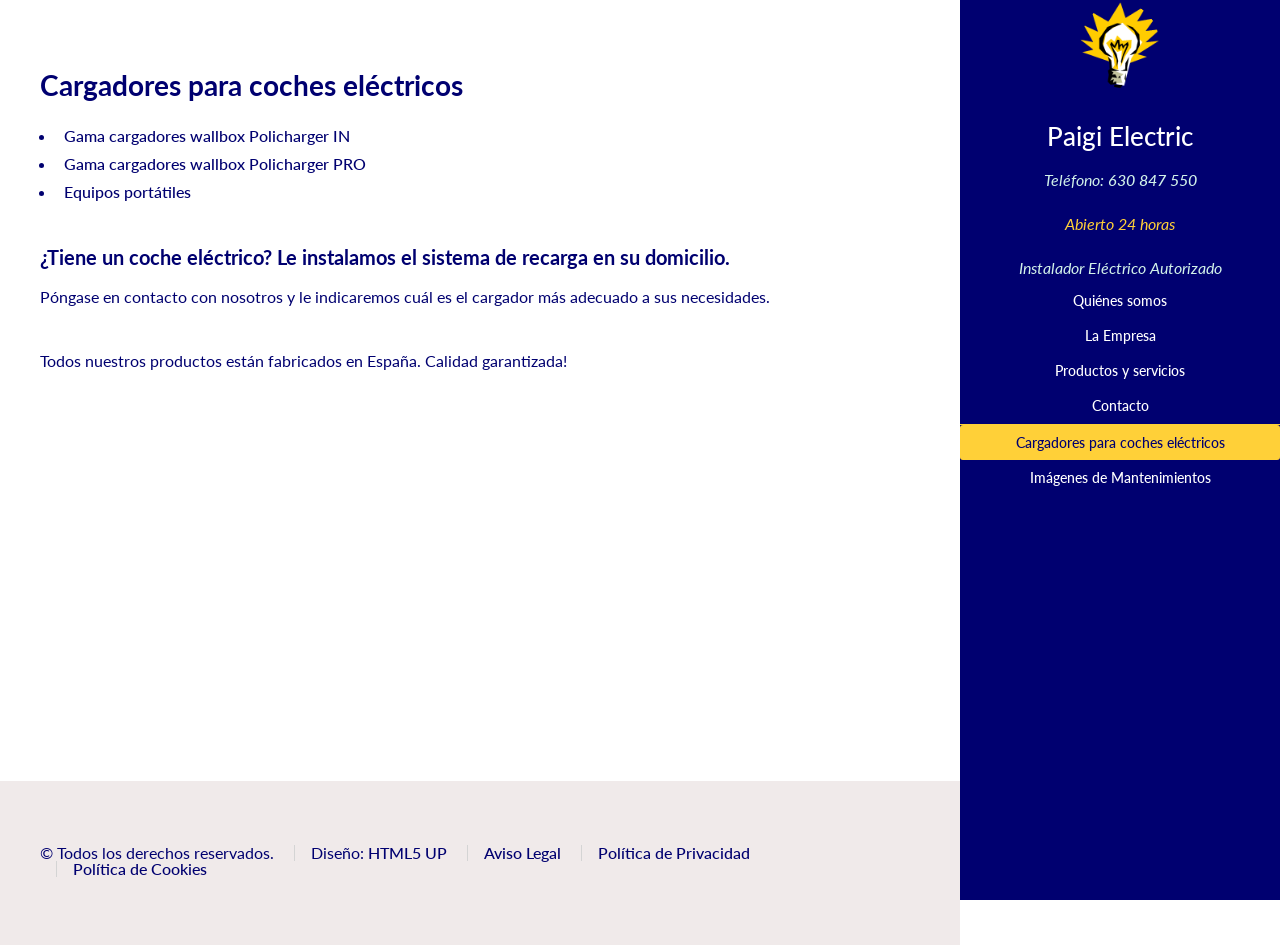
==== cargadores.html @ 586c4a23 "Corrección estilos menú Corrección estilos menú" ====
<!DOCTYPE HTML>
<!--	Read Only by HTML5 UP	html5up.net | @n33co	Free for personal and commercial use under the CCA 3.0 license (html5up.net/license)-->
<html>	
<head>
	<!-- Google tag (gtag.js) -->
	<script async src="https://www.googletagmanager.com/gtag/js?id=G-XSMY69BLLJ"></script>
	<script>
	  window.dataLayer = window.dataLayer || [];
	  function gtag(){dataLayer.push(arguments);}
	  gtag('js', new Date());

	  gtag('config', 'G-XSMY69BLLJ');
	</script>
	
	<title>Paigi Electric - Cargadores para coches eléctricos</title>
	<link rel="apple-touch-icon" sizes="57x57" href="images/icons/apple-icon-57x57.png">
	<link rel="apple-touch-icon" sizes="60x60" href="images/icons/apple-icon-60x60.png">
	<link rel="apple-touch-icon" sizes="72x72" href="images/icons/apple-icon-72x72.png">
	<link rel="apple-touch-icon" sizes="76x76" href="images/icons/apple-icon-76x76.png">
	<link rel="apple-touch-icon" sizes="114x114" href="images/icons/apple-icon-114x114.png">
	<link rel="apple-touch-icon" sizes="120x120" href="images/icons/apple-icon-120x120.png">
	<link rel="apple-touch-icon" sizes="144x144" href="images/icons/apple-icon-144x144.png">
	<link rel="apple-touch-icon" sizes="152x152" href="images/icons/apple-icon-152x152.png">
	<link rel="apple-touch-icon" sizes="180x180" href="images/icons/apple-icon-180x180.png">
	<link rel="icon" type="image/png" sizes="192x192" href="images/icons/android-icon-192x192.png">
	<link rel="icon" type="image/png" sizes="32x32" href="images/icons/favicon-32x32.png">
	<link rel="icon" type="image/png" sizes="96x96" href="images/icons/favicon-96x96.png">
	<link rel="icon" type="image/png" sizes="16x16" href="images/icons/favicon-16x16.png">
	<link rel="manifest" href="images/icons/manifest.json">
	<meta name="msapplication-TileColor" content="#ffffff">
	<meta name="msapplication-TileImage" content="images/icons/ms-icon-144x144.png">
	<meta name="theme-color" content="#ffffff">

	<meta charset="utf-8" />		
	<meta name="viewport" content="width=device-width, initial-scale=1" />		
	<html itemscope itemtype=http://schema.org/LocalBusiness>
	<meta itemprop=name content="Paigi Electric - Electricistas en Denia">
	<meta itemprop=description content="Somos una empresa de Instalaciones Eléctricas (Dénia/Jávea) y nos ocupamos de todo lo referente a la electricidad, incluida la realización de boletines (esquemas, planos, memorias, etc).">
	<meta name="keywords" content="cargadores para coches eléctricos, electricistas alicante, electricidad alicante, electricistas, electricidad, Instalaciones Eléctricas, electricistas denia, electricidad denia, Instalaciones Eléctricas denia, reformas eléctricas, iluminación de jardines, alumbrado público, mantenimento de comunidades">
	
	<!--[if lte IE 8]><script src="assets/js/ie/html5shiv.js"></script><![endif]-->		
	<link rel="stylesheet" href="assets/css/main.css" />		
	<!--[if lte IE 8]><link rel="stylesheet" href="assets/css/ie8.css" /><![endif]-->
	</head>	
	<body>
	
	<!-- Header -->			
	<section id="header">				
		<header>
			<span class="image avatar">
				<a href="http://paigielectric.es/" title="Paigi Electric"><img src="images/logo-paigi.png" alt="Paigi Electric" title="Paigi Electric"/></a>
			</span>
			<h1 id="logo"><a href="http://paigielectric.es/" title="Paigi Electric">Paigi Electric</a></h1>
			<p>Teléfono: <a href="tel:630 847 550">630 847 550</a></p>
			<p><span class="warning">Abierto 24 horas</span></p>
			<p>Instalador Eléctrico Autorizado</p>
		</header>				
		<nav id="nav">					
			<ul>						
				<li><a href="http://paigielectric.es/#quienessomos" title="Quiénes somos">Quiénes somos</a></li>
				<li><a href="http://paigielectric.es/#laempresa" title="La Empresa">La Empresa</a></li>
				<li><a href="http://paigielectric.es/#productos" title="Productos y servicios">Productos y servicios</a></li>
				<li><a href="http://paigielectric.es/#contacto" title="Contacto">Contacto</a></li>
				<li class="border-top"><a href="http://paigielectric.es/cargadores.html" class="active" title="Cargadores para coches eléctricos">Cargadores para coches eléctricos</a></li>
				<li><a href="http://paigielectric.es/imagenes.html" title="Imágenes Mantenimientos">Imágenes de Mantenimientos</a></li>
			</ul>				
		</nav>			
	</section>		
	<!-- Wrapper -->			
	<div id="wrapper">				
		<!-- Main -->					
		<div id="main">						
			<!-- cargadores -->
			<section id="cargadores">								
				<div class="container">									
					<h3>Cargadores para coches eléctricos</h3>
					<nav id="nav">					
						<ul>						
							<li><a href="http://paigielectric.es/cargadores_IN.html" title="Gama cargadores wallbox Policharger IN">Gama cargadores wallbox Policharger IN</a></li>
							<li><a href="http://paigielectric.es/cargadores_PRO.html" title="Gama cargadores wallbox Policharger PRO">Gama cargadores wallbox Policharger PRO</a></li>
							<li><a href="http://paigielectric.es/cargadores_portatiles.html" title="Equipos portátiles">Equipos portátiles</a></li>
						</ul>				
					</nav>
					<p>
						<h4><strong>¿Tiene un coche eléctrico?</strong> Le instalamos el sistema de recarga en su domicilio.</h4>
						Póngase en contacto con nosotros y le indicaremos cuál es el cargador más adecuado a sus necesidades.
					</p>
					<p>
						Todos nuestros productos están fabricados en España. Calidad garantizada!
					</p>
					<!--
					<div class="features">
						<article>
							<div class="box alt">
								<div class="row 50% uniform">

									<div class="12u box">

										<h5><a href="cargadores_IN.html" title="Gama cargadores wallbox Policharger IN" alt="Gama cargadores wallbox Policharger IN">Gama cargadores wallbox Policharger IN</a></h5>
										<p>La gama wallbox Policharger IN ha sido diseñada para adaptarse a las necesidades de carga de cualquier vehículo aprovechando al máximo la potencia disponible en la instalación. Diseñados y testados para una máxima durabilidad, los equipos Policharger permiten un óptimo funcionamiento tanto en interior como en exteriores.
										</p>
										<p>La gama Policharger IN dispone de todas las versiones de conexión para todos los vehículos eléctricos del mercado. Tipo 1, Tipo 2, socket tipo 2, o doble manguera. Los equipos con doble manguera permiten combinar conectores tipo 1 o tipo 2 y longitudes de cable diferentes.
										</p>

									</div>
									
								</div>

								<div class="row 50% uniform">

									<div class="12u box">
										<h5><a href="cargadores_PRO.html" title="Gama cargadores wallbox Policharger PRO" alt="Gama cargadores wallbox Policharger PRO">Gama cargadores wallbox Policharger PRO</a></h5>
										<p>										
											<p>La nueva gama de wallbox Policharger PRO incorpora todas las funcionalidades de los Policharger IN, como la regulación dinámica de carga, o la posibilidad de temporización. 
											La principal ventaja de los equipos PRO, es la incorporación de las protecciones dentro del propio equipo.
											Policharger PRO incorpora una puerta abisagrada con cierre por llave.
											</p>
											<p>Se incluye un colgador para el cable y un soporte para el conector con todos los wallbox Policharger</p>
											<p>
	Porque cada cliente tiene sus necesidades, puede optar por un equipo con manguera incluida, o por uno con socket,
	para usarlo con distintos vehículos. También disponemos de equipos con salida doble, para la carga de 2 vehículos al
	mismo tiempo.
											</p>
										</p>
									</div>
								</div>

								<div class="row 50% uniform">

									<div class="12u box">
										<p>
											<h5><a href="cargadores_portatiles.html" title="Equipos portátiles" alt="Equipos portátiles">Equipos portátiles</a></h5>
											<p>
	Toda la potencia de un wallbox la podemos disfrutar en un equipo portátil, regulable desde 6A hasta 32A, permitiendo un equipo de gran versatilidad.
	Mediante un adaptador adecuado, Policharger OUT permite la carga en cualquier tipo de enchufe.
											</p>
											<p>Para los puntos de recarga con conector por socket, se hace necesario un cable de carga adecuado. Todos los cables Policharger permiten hasta 32A de carga.			
											</p>

										</p>
									</div>
								</div>
							</div>
						</article>
					</div>
					-->
				</div>
			</section>
		</div>
		<!-- Footer -->
		<section id="footer">
			<div class="container">
				<ul class="copyright">
					<li>&copy; Todos los derechos reservados.</li>
					<li>Dise&ntilde;o: <a href="http://html5up.net" target="_blank">HTML5 UP</a></li>
					<li><a href="http://paigielectric.es/assets/docs/20200320_CLU11_AVISO_LEGAL.pdf" target="_blank" title="Aviso Legal">Aviso Legal</a></li>
					<li><a href="http://paigielectric.es/assets/docs/20200320_CLU15_POLITICA_DE_PRIVACIDAD.pdf" target="_blank" title="Pol&iacute;tica de Privacidad">Pol&iacute;tica de Privacidad</a></li>
					<li><a href="http://paigielectric.es/assets/docs/20200320_POLÍTICA_DE_COOKIES.pdf" target="_blank" title="Pol&iacute;tica de Cookies">Pol&iacute;tica de Cookies</a></li>
				</ul>
			</div>
		</section>
	</div>
	<!-- Scripts -->
	<script src="assets/js/jquery.min.js"></script>
	<script src="assets/js/jquery.scrollzer.min.js"></script>
	<script src="assets/js/jquery.scrolly.min.js"></script>
	<script src="assets/js/skel.min.js"></script>
	<script src="assets/js/util.js"></script>
	<!--[if lte IE 8]><script src="assets/js/ie/respond.min.js"></script><![endif]-->
	<script src="assets/js/main.js"></script>

<script>
  (function(i,s,o,g,r,a,m){i['GoogleAnalyticsObject']=r;i[r]=i[r]||function(){
  (i[r].q=i[r].q||[]).push(arguments)},i[r].l=1*new Date();a=s.createElement(o),
  m=s.getElementsByTagName(o)[0];a.async=1;a.src=g;m.parentNode.insertBefore(a,m)
  })(window,document,'script','https://www.google-analytics.com/analytics.js','ga');

  ga('create', 'UA-88765325-1', 'auto');
  ga('send', 'pageview');

</script>	
	
	</body>
</html>
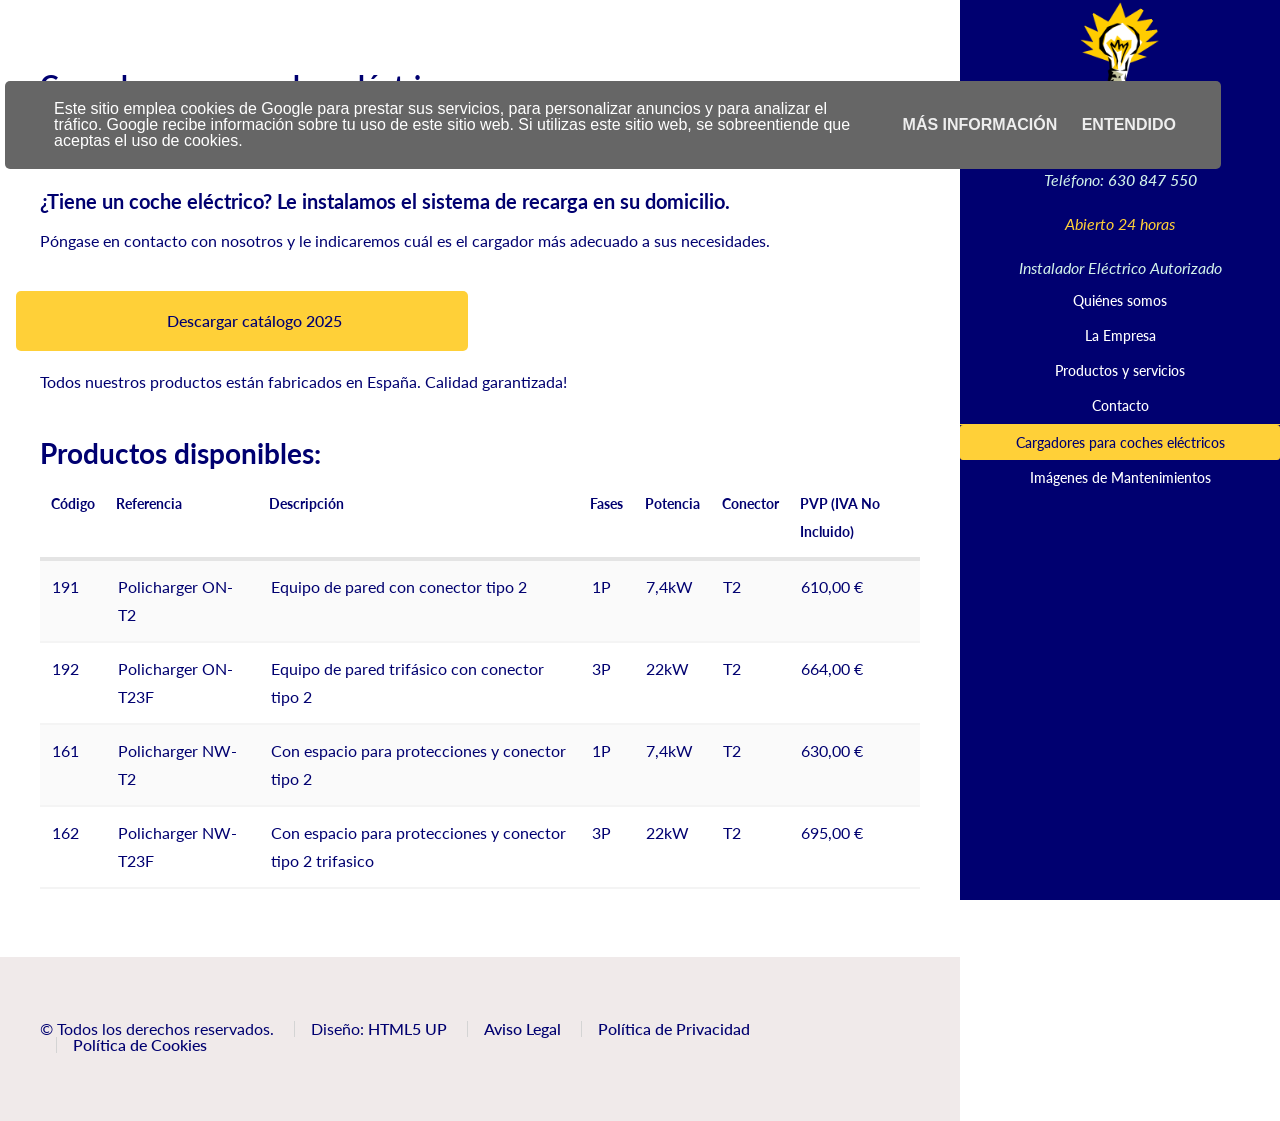
==== commit 32e55962: "tabla de cargadores se eliminan los enlaces a las páginas de cargadores antiguos. se incluye nueva t" ====
--- a/cargadores.html
+++ b/cargadores.html
@@ -3,6 +3,7 @@
 <html>	
 <head>
 	<!-- Google tag (gtag.js) -->
+	 <!--
 	<script async src="https://www.googletagmanager.com/gtag/js?id=G-XSMY69BLLJ"></script>
 	<script>
 	  window.dataLayer = window.dataLayer || [];
@@ -11,8 +12,18 @@
 
 	  gtag('config', 'G-XSMY69BLLJ');
 	</script>
-	
-	<title>Paigi Electric - Cargadores para coches eléctricos</title>
+	-->
+
+<!-- Google Tag Manager -->
+<script>(function(w,d,s,l,i){w[l]=w[l]||[];w[l].push({'gtm.start':
+	new Date().getTime(),event:'gtm.js'});var f=d.getElementsByTagName(s)[0],
+	j=d.createElement(s),dl=l!='dataLayer'?'&l='+l:'';j.async=true;j.src=
+	'https://www.googletagmanager.com/gtm.js?id='+i+dl;f.parentNode.insertBefore(j,f);
+	})(window,document,'script','dataLayer','GTM-WM8959N');</script>
+	<!-- End Google Tag Manager -->
+
+	<title>Paigi Electric - Electricista en Dénia y Jávea | Instalaciones y Boletines</title>
+
 	<link rel="apple-touch-icon" sizes="57x57" href="images/icons/apple-icon-57x57.png">
 	<link rel="apple-touch-icon" sizes="60x60" href="images/icons/apple-icon-60x60.png">
 	<link rel="apple-touch-icon" sizes="72x72" href="images/icons/apple-icon-72x72.png">
@@ -32,17 +43,93 @@
 	<meta name="theme-color" content="#ffffff">
 
 	<meta charset="utf-8" />		
-	<meta name="viewport" content="width=device-width, initial-scale=1" />		
-	<html itemscope itemtype=http://schema.org/LocalBusiness>
-	<meta itemprop=name content="Paigi Electric - Electricistas en Denia">
-	<meta itemprop=description content="Somos una empresa de Instalaciones Eléctricas (Dénia/Jávea) y nos ocupamos de todo lo referente a la electricidad, incluida la realización de boletines (esquemas, planos, memorias, etc).">
-	<meta name="keywords" content="cargadores para coches eléctricos, electricistas alicante, electricidad alicante, electricistas, electricidad, Instalaciones Eléctricas, electricistas denia, electricidad denia, Instalaciones Eléctricas denia, reformas eléctricas, iluminación de jardines, alumbrado público, mantenimento de comunidades">
+	<meta name="viewport" content="width=device-width, initial-scale=1" />
+
+	<meta itemprop="name" content="Paigi Electric - Electricistas en Dénia">
+	<meta itemprop="description" content="Instalaciones eléctricas en Dénia, Jávea y Óndara. Electricista autorizado, boletines eléctricos, reformas, cargadores de coche eléctrico, instalaciones eléctricas, iluminación de jardines y más">
+	<meta name="keywords" content="electricista Dénia, boletines eléctricos Dénia, instalación cargadores coche eléctrico Dénia, reformas eléctricas Jávea, mantenimiento comunidades eléctricas Dénia, iluminación de jardines, electricistas Alicante, instalaciones eléctricas Dénia">
+
+	<meta property="og:title" content="Electricista en Dénia, Jávea y alrededores - Paigi Electric" />
+	<meta property="og:description" content="Instalaciones eléctricas, reformas, cargadores para coches eléctricos. Teléfono 630 847 550." />
+	<meta property="og:image" content="https://paigielectric.es/images/logo-paigi.png" />
+	<meta property="og:url" content="https://paigielectric.es/" />
+	<link rel="canonical" href="https://paigielectric.es/" />
+	  
 	
 	<!--[if lte IE 8]><script src="assets/js/ie/html5shiv.js"></script><![endif]-->		
 	<link rel="stylesheet" href="assets/css/main.css" />		
 	<!--[if lte IE 8]><link rel="stylesheet" href="assets/css/ie8.css" /><![endif]-->
+	
+	<script type="text/javascript">		  function inicializar_mapa() {			var mapOptions = {			  center: new google.maps.LatLng(37.774807, -3.795573),			  zoom: 10,			  mapTypeId: google.maps.MapTypeId.ROADMAP			};			var map = new google.maps.Map(document.getElementById("mapa_div"),				mapOptions);		  }		
+	</script>		
+	<style type="text/css">			#mapa_div { height: 100% }		</style>			
+		
+		<script>
+		setTimeout(function() {	
+			var cookieConsent = localStorage.getItem('cookieConsent');
+			if (cookieConsent === 'false' || cookieConsent === null) {
+				showcookieConsent();
+			}
+		}, 100);
+		function showcookieConsent() {
+			var cookieChoiceElement = document.getElementById('cookieChoiceInfo');
+			cookieChoiceElement.style.display = 'block';
+		}
+		function _removeCookieConsent() {
+		  var cookieChoiceElement = document.getElementById('cookieChoiceInfo');
+		  if (cookieChoiceElement != null) {
+			cookieChoiceElement.parentNode.removeChild(cookieChoiceElement);
+		  }
+		  localStorage.setItem('cookieConsent', 'true');
+		}
+		</script>
+	
+	<script type="application/ld+json">
+		{
+			"@context": "https://schema.org",
+			"@type": "LocalBusiness",
+			"name": "Paigi Electric",
+			"image": "http://paigielectric.es/images/logo-paigi.png",
+			"address": {
+			  "@type": "PostalAddress",
+			  "addressLocality": "Dénia",
+			  "addressRegion": "Alicante",
+			  "addressCountry": "ES"
+			  "postalCode": "03700"
+			},
+			"telephone": "+34 630 847 550",
+			"areaServed": ["Dénia", "Jávea", "Ondara"],
+			"url": "http://paigielectric.es",
+			"description": "Electricista autorizado en Dénia, Jávea, Ondara, .... Especialistas en instalaciones, reformas eléctricas y boletines.",
+			"openingHours": "Mo-Su 00:00-23:59",
+			"geo": {
+			  "@type": "GeoCoordinates",
+			  "latitude": 38.8400,
+			  "longitude": 0.1057
+			},
+			"sameAs": [
+			  "https://wa.me/34630847550",
+			  "mailto:paigielectric@gmail.com"
+			]  
+		  }
+		</script>	
 	</head>	
 	<body>
+<!-- Google Tag Manager (noscript) -->
+<noscript><iframe src="https://www.googletagmanager.com/ns.html?id=GTM-WM8959N"
+	height="0" width="0" style="display:none;visibility:hidden"></iframe></noscript>
+	<!-- End Google Tag Manager (noscript) -->
+	
+			<div id="cookieChoiceInfo" class="cookie-choices-info singleton-element">
+				<div class="cookie-choices-inner">
+					<span class="cookie-choices-text">Este sitio emplea cookies de Google para prestar sus servicios, para personalizar anuncios y para analizar el tráfico. 
+					Google recibe información sobre tu uso de este sitio web. Si utilizas este sitio web, se sobreentiende que aceptas el uso de cookies.</span>
+					<span class="cookie-choices-buttons">
+						<a href="https://policies.google.com/technologies/cookies?hl=es" target="_blank" class="cookie-choices-button">Más información</a>
+						<a href="javascript: _removeCookieConsent()" class="cookie-choices-button">Entendido</a>
+					</span>
+				</div>
+			</div>
 	
 	<!-- Header -->			
 	<section id="header">				
@@ -50,18 +137,19 @@
 			<span class="image avatar">
 				<a href="http://paigielectric.es/" title="Paigi Electric"><img src="images/logo-paigi.png" alt="Paigi Electric" title="Paigi Electric"/></a>
 			</span>
-			<h1 id="logo"><a href="http://paigielectric.es/" title="Paigi Electric">Paigi Electric</a></h1>
-			<p>Teléfono: <a href="tel:630 847 550">630 847 550</a></p>
+			<h1 id="logo"><a href="http://paigielectric.es/" class="title" title="Paigi Electric">Paigi Electric</a></h1>
+			<p>Teléfono: <a href="tel:630847550" title="Contacta por Teléfono con Paigi Electric">630 847 550</a></p>
 			<p><span class="warning">Abierto 24 horas</span></p>
+			<span class="icon solid fa-plug"></span>
 			<p>Instalador Eléctrico Autorizado</p>
-		</header>				
+		</header>			
 		<nav id="nav">					
 			<ul>						
 				<li><a href="http://paigielectric.es/#quienessomos" title="Quiénes somos">Quiénes somos</a></li>
 				<li><a href="http://paigielectric.es/#laempresa" title="La Empresa">La Empresa</a></li>
 				<li><a href="http://paigielectric.es/#productos" title="Productos y servicios">Productos y servicios</a></li>
 				<li><a href="http://paigielectric.es/#contacto" title="Contacto">Contacto</a></li>
-				<li class="border-top"><a href="http://paigielectric.es/cargadores.html" class="active" title="Cargadores para coches eléctricos">Cargadores para coches eléctricos</a></li>
+				<li class="border-top"><a href="#cargadores" class="active" title="Cargadores para coches eléctricos">Cargadores para coches eléctricos</a></li>
 				<li><a href="http://paigielectric.es/imagenes.html" title="Imágenes Mantenimientos">Imágenes de Mantenimientos</a></li>
 			</ul>				
 		</nav>			
@@ -74,76 +162,79 @@
 			<section id="cargadores">								
 				<div class="container">									
 					<h3>Cargadores para coches eléctricos</h3>
-					<nav id="nav">					
-						<ul>						
-							<li><a href="http://paigielectric.es/cargadores_IN.html" title="Gama cargadores wallbox Policharger IN">Gama cargadores wallbox Policharger IN</a></li>
-							<li><a href="http://paigielectric.es/cargadores_PRO.html" title="Gama cargadores wallbox Policharger PRO">Gama cargadores wallbox Policharger PRO</a></li>
-							<li><a href="http://paigielectric.es/cargadores_portatiles.html" title="Equipos portátiles">Equipos portátiles</a></li>
-						</ul>				
-					</nav>
+					<p>
+						Estación de recarga para coches eléctricos
+					</p>
+
 					<p>
 						<h4><strong>¿Tiene un coche eléctrico?</strong> Le instalamos el sistema de recarga en su domicilio.</h4>
 						Póngase en contacto con nosotros y le indicaremos cuál es el cargador más adecuado a sus necesidades.
 					</p>
+
+					<div class="row" style="margin-bottom: 1rem;">
+						<div class="w-50 box-telefono">
+							<span class="telefono"><a href="Catalogo-Policharger-2025.pdf" target="_blank" title="Descargar catálogo del 2025">Descargar catálogo 2025</a></span>
+						</div>
+					</div>
+
 					<p>
 						Todos nuestros productos están fabricados en España. Calidad garantizada!
 					</p>
-					<!--
-					<div class="features">
-						<article>
-							<div class="box alt">
-								<div class="row 50% uniform">
-
-									<div class="12u box">
-
-										<h5><a href="cargadores_IN.html" title="Gama cargadores wallbox Policharger IN" alt="Gama cargadores wallbox Policharger IN">Gama cargadores wallbox Policharger IN</a></h5>
-										<p>La gama wallbox Policharger IN ha sido diseñada para adaptarse a las necesidades de carga de cualquier vehículo aprovechando al máximo la potencia disponible en la instalación. Diseñados y testados para una máxima durabilidad, los equipos Policharger permiten un óptimo funcionamiento tanto en interior como en exteriores.
-										</p>
-										<p>La gama Policharger IN dispone de todas las versiones de conexión para todos los vehículos eléctricos del mercado. Tipo 1, Tipo 2, socket tipo 2, o doble manguera. Los equipos con doble manguera permiten combinar conectores tipo 1 o tipo 2 y longitudes de cable diferentes.
-										</p>
-
-									</div>
-									
-								</div>
-
-								<div class="row 50% uniform">
-
-									<div class="12u box">
-										<h5><a href="cargadores_PRO.html" title="Gama cargadores wallbox Policharger PRO" alt="Gama cargadores wallbox Policharger PRO">Gama cargadores wallbox Policharger PRO</a></h5>
-										<p>										
-											<p>La nueva gama de wallbox Policharger PRO incorpora todas las funcionalidades de los Policharger IN, como la regulación dinámica de carga, o la posibilidad de temporización. 
-											La principal ventaja de los equipos PRO, es la incorporación de las protecciones dentro del propio equipo.
-											Policharger PRO incorpora una puerta abisagrada con cierre por llave.
-											</p>
-											<p>Se incluye un colgador para el cable y un soporte para el conector con todos los wallbox Policharger</p>
-											<p>
-	Porque cada cliente tiene sus necesidades, puede optar por un equipo con manguera incluida, o por uno con socket,
-	para usarlo con distintos vehículos. También disponemos de equipos con salida doble, para la carga de 2 vehículos al
-	mismo tiempo.
-											</p>
-										</p>
-									</div>
-								</div>
-
-								<div class="row 50% uniform">
-
-									<div class="12u box">
-										<p>
-											<h5><a href="cargadores_portatiles.html" title="Equipos portátiles" alt="Equipos portátiles">Equipos portátiles</a></h5>
-											<p>
-	Toda la potencia de un wallbox la podemos disfrutar en un equipo portátil, regulable desde 6A hasta 32A, permitiendo un equipo de gran versatilidad.
-	Mediante un adaptador adecuado, Policharger OUT permite la carga en cualquier tipo de enchufe.
-											</p>
-											<p>Para los puntos de recarga con conector por socket, se hace necesario un cable de carga adecuado. Todos los cables Policharger permiten hasta 32A de carga.			
-											</p>
-
-										</p>
-									</div>
-								</div>
-							</div>
-						</article>
-					</div>
-					-->
+
+					<h3>Productos disponibles:</h3>
+					
+					<table>
+						<thead>
+							<tr>
+								<th>Código</th>
+								<th>Referencia</th>
+								<th>Descripción</th>
+								<th>Fases</th>
+								<th>Potencia</th>
+								<th>Conector</th>
+								<th>PVP (IVA No Incluido)</th>
+							</tr>
+						</thead>
+						<tbody>
+							<tr>
+								<td data-th="Código">191</td>
+								<td data-th="Referencia">Policharger ON-T2</td>
+								<td data-th="Descripción">Equipo de pared con conector tipo 2</td>
+								<td data-th="Fases">1P</td>
+								<td data-th="Potencia">7,4kW</td>
+								<td data-th="Conector">T2</td>
+								<td data-th="PVP (IVA No Incluido)">610,00 €</td>
+							</tr>
+							<tr>
+								<td data-th="Código">192</td>
+								<td data-th="Referencia">Policharger ON-T23F</td>
+								<td data-th="Descripción">Equipo de pared trifásico con conector tipo 2</td>
+								<td data-th="Fases">3P</td>
+								<td data-th="Potencia">22kW</td>
+								<td data-th="Conector">T2</td>
+								<td data-th="PVP (IVA No Incluido)">664,00 €</td>
+							</tr>
+							<tr>
+								<td data-th="Código">161</td>
+								<td data-th="Referencia">Policharger NW-T2</td>
+								<td data-th="Descripción">Con espacio para protecciones y conector tipo 2</td>
+								<td data-th="Fases">1P</td>
+								<td data-th="Potencia">7,4kW</td>
+								<td data-th="Conector">T2</td>
+								<td data-th="PVP (IVA No Incluido)">630,00 €</td>
+							</tr>							
+							<tr>
+								<td data-th="Código">162</td>
+								<td data-th="Referencia">Policharger NW-T23F</td>
+								<td data-th="Descripción">Con espacio para protecciones y conector tipo 2 trifasico</td>
+								<td data-th="Fases">3P</td>
+								<td data-th="Potencia">22kW</td>
+								<td data-th="Conector">T2</td>
+								<td data-th="PVP (IVA No Incluido)">695,00 €</td>
+							</tr>
+						</tbody>
+					</table>
+
 				</div>
 			</section>
 		</div>
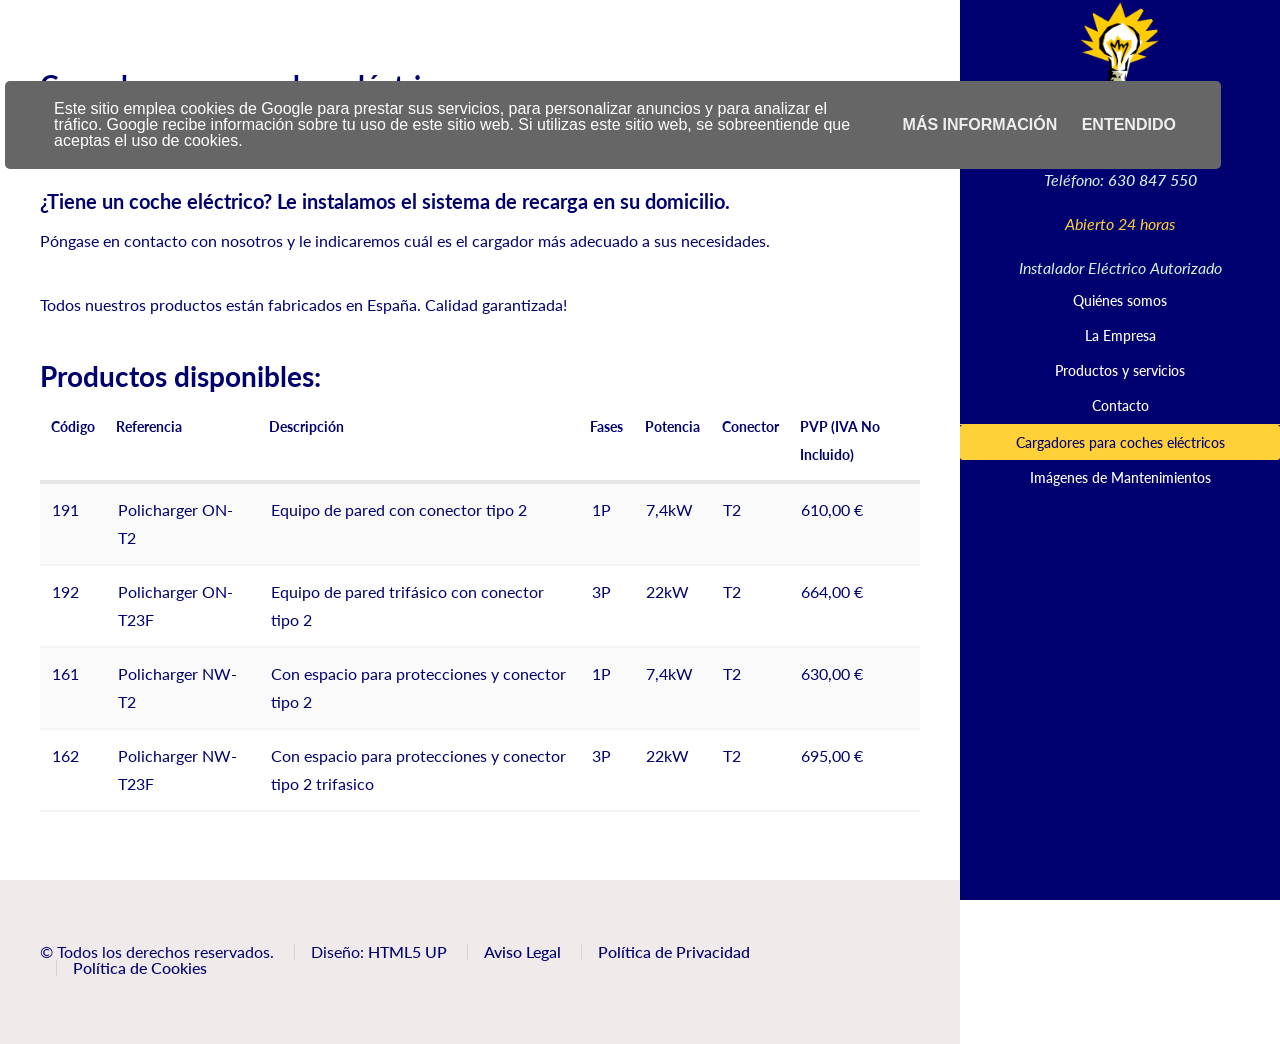
==== commit e8a2e58c: "se elimina botón descarga de catálogo" ====
--- a/cargadores.html
+++ b/cargadores.html
@@ -170,13 +170,13 @@
 						<h4><strong>¿Tiene un coche eléctrico?</strong> Le instalamos el sistema de recarga en su domicilio.</h4>
 						Póngase en contacto con nosotros y le indicaremos cuál es el cargador más adecuado a sus necesidades.
 					</p>
-
+					<!--
 					<div class="row" style="margin-bottom: 1rem;">
 						<div class="w-50 box-telefono">
 							<span class="telefono"><a href="Catalogo-Policharger-2025.pdf" target="_blank" title="Descargar catálogo del 2025">Descargar catálogo 2025</a></span>
 						</div>
 					</div>
-
+					-->
 					<p>
 						Todos nuestros productos están fabricados en España. Calidad garantizada!
 					</p>
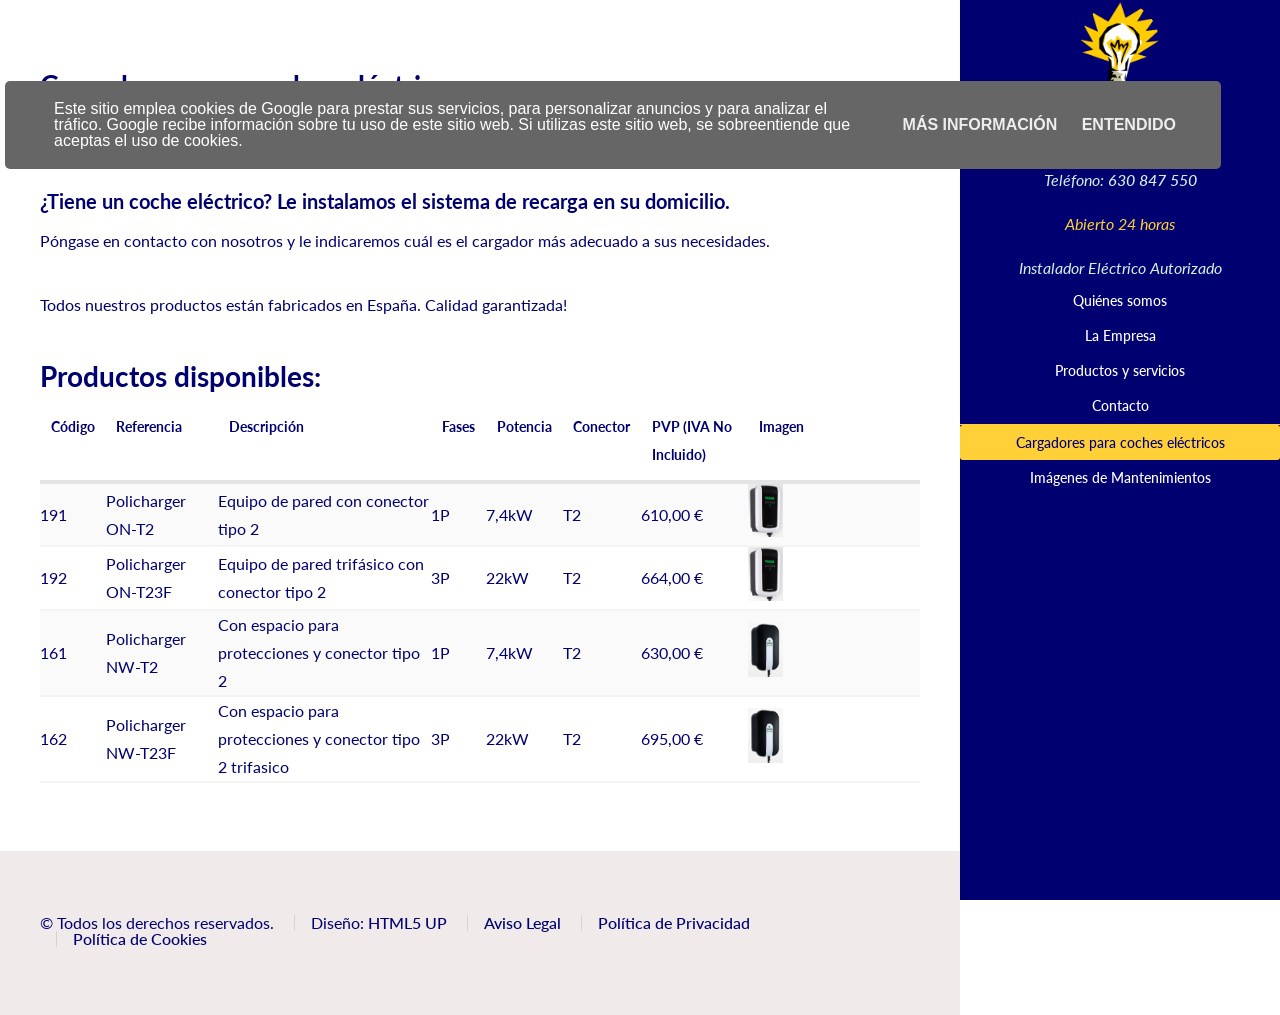
==== commit 2f095511: "se incluye modal para mostrar imágenes cargadores" ====
--- a/cargadores.html
+++ b/cargadores.html
@@ -1,18 +1,6 @@
 <!DOCTYPE HTML>
-<!--	Read Only by HTML5 UP	html5up.net | @n33co	Free for personal and commercial use under the CCA 3.0 license (html5up.net/license)-->
 <html>	
 <head>
-	<!-- Google tag (gtag.js) -->
-	 <!--
-	<script async src="https://www.googletagmanager.com/gtag/js?id=G-XSMY69BLLJ"></script>
-	<script>
-	  window.dataLayer = window.dataLayer || [];
-	  function gtag(){dataLayer.push(arguments);}
-	  gtag('js', new Date());
-
-	  gtag('config', 'G-XSMY69BLLJ');
-	</script>
-	-->
 
 <!-- Google Tag Manager -->
 <script>(function(w,d,s,l,i){w[l]=w[l]||[];w[l].push({'gtm.start':
@@ -54,15 +42,8 @@
 	<meta property="og:image" content="https://paigielectric.es/images/logo-paigi.png" />
 	<meta property="og:url" content="https://paigielectric.es/" />
 	<link rel="canonical" href="https://paigielectric.es/" />
-	  
-	
-	<!--[if lte IE 8]><script src="assets/js/ie/html5shiv.js"></script><![endif]-->		
-	<link rel="stylesheet" href="assets/css/main.css" />		
-	<!--[if lte IE 8]><link rel="stylesheet" href="assets/css/ie8.css" /><![endif]-->
-	
-	<script type="text/javascript">		  function inicializar_mapa() {			var mapOptions = {			  center: new google.maps.LatLng(37.774807, -3.795573),			  zoom: 10,			  mapTypeId: google.maps.MapTypeId.ROADMAP			};			var map = new google.maps.Map(document.getElementById("mapa_div"),				mapOptions);		  }		
-	</script>		
-	<style type="text/css">			#mapa_div { height: 100% }		</style>			
+	  	
+	<link rel="stylesheet" href="assets/css/main.css" />
 		
 		<script>
 		setTimeout(function() {	
@@ -193,6 +174,7 @@
 								<th>Potencia</th>
 								<th>Conector</th>
 								<th>PVP (IVA No Incluido)</th>
+								<th>Imagen</th>
 							</tr>
 						</thead>
 						<tbody>
@@ -204,6 +186,7 @@
 								<td data-th="Potencia">7,4kW</td>
 								<td data-th="Conector">T2</td>
 								<td data-th="PVP (IVA No Incluido)">610,00 €</td>
+								<td data-th="Imagen"><img class="img-fluid" onclick="openModal('images/cargadores/Policharger-ON-T2-ON-191-T23F-192.png', 'Policharger ON-T2')" src="images/cargadores/Policharger-ON-T2-ON-191-T23F-192.png" alt="Policharger ON-T2" title="Policharger ON-T2" /></td>
 							</tr>
 							<tr>
 								<td data-th="Código">192</td>
@@ -213,6 +196,7 @@
 								<td data-th="Potencia">22kW</td>
 								<td data-th="Conector">T2</td>
 								<td data-th="PVP (IVA No Incluido)">664,00 €</td>
+								<td data-th="Imagen"><img class="img-fluid" onclick="openModal('images/cargadores/Policharger-ON-T2-ON-191-T23F-192.png', 'Policharger ON-T23F')" src="images/cargadores/Policharger-ON-T2-ON-191-T23F-192.png" alt="Policharger ON-T23F" title="Policharger ON-T23F" /></td>
 							</tr>
 							<tr>
 								<td data-th="Código">161</td>
@@ -222,6 +206,7 @@
 								<td data-th="Potencia">7,4kW</td>
 								<td data-th="Conector">T2</td>
 								<td data-th="PVP (IVA No Incluido)">630,00 €</td>
+								<td data-th="Imagen"><img class="img-fluid" onclick="openModal('images/cargadores/Policharger-NW-T2-161-NW-T23F-162.png', 'Policharger NW-T2')" src="images/cargadores/Policharger-NW-T2-161-NW-T23F-162.png" alt="Policharger NW-T2" title="Policharger NW-T2" /></td>
 							</tr>							
 							<tr>
 								<td data-th="Código">162</td>
@@ -231,6 +216,7 @@
 								<td data-th="Potencia">22kW</td>
 								<td data-th="Conector">T2</td>
 								<td data-th="PVP (IVA No Incluido)">695,00 €</td>
+								<td data-th="Imagen"><img class="img-fluid" onclick="openModal('images/cargadores/Policharger-NW-T2-161-NW-T23F-162.png', 'Policharger NW-T23F')" src="images/cargadores/Policharger-NW-T2-161-NW-T23F-162.png" alt="Policharger NW-T23F" title="Policharger NW-T23F" /></td>
 							</tr>
 						</tbody>
 					</table>
@@ -250,26 +236,26 @@
 				</ul>
 			</div>
 		</section>
+
+		<!-- Modal -->
+		<div id="imageModalWrapper" class="modal">
+			<div class="modal-content">
+				<span class="close" title="Cerrar">&times;</span>
+				<img id="modalImage" src="" alt="" title="">
+				<span id="modalImageTitle"></span>
+			</div>
+		</div>
+
 	</div>
+
 	<!-- Scripts -->
 	<script src="assets/js/jquery.min.js"></script>
 	<script src="assets/js/jquery.scrollzer.min.js"></script>
-	<script src="assets/js/jquery.scrolly.min.js"></script>
+	<script src="assets/js/jquery.scrolly.min.js"></script>	
 	<script src="assets/js/skel.min.js"></script>
 	<script src="assets/js/util.js"></script>
 	<!--[if lte IE 8]><script src="assets/js/ie/respond.min.js"></script><![endif]-->
 	<script src="assets/js/main.js"></script>
-
-<script>
-  (function(i,s,o,g,r,a,m){i['GoogleAnalyticsObject']=r;i[r]=i[r]||function(){
-  (i[r].q=i[r].q||[]).push(arguments)},i[r].l=1*new Date();a=s.createElement(o),
-  m=s.getElementsByTagName(o)[0];a.async=1;a.src=g;m.parentNode.insertBefore(a,m)
-  })(window,document,'script','https://www.google-analytics.com/analytics.js','ga');
-
-  ga('create', 'UA-88765325-1', 'auto');
-  ga('send', 'pageview');
-
-</script>	
 	
 	</body>
 </html>
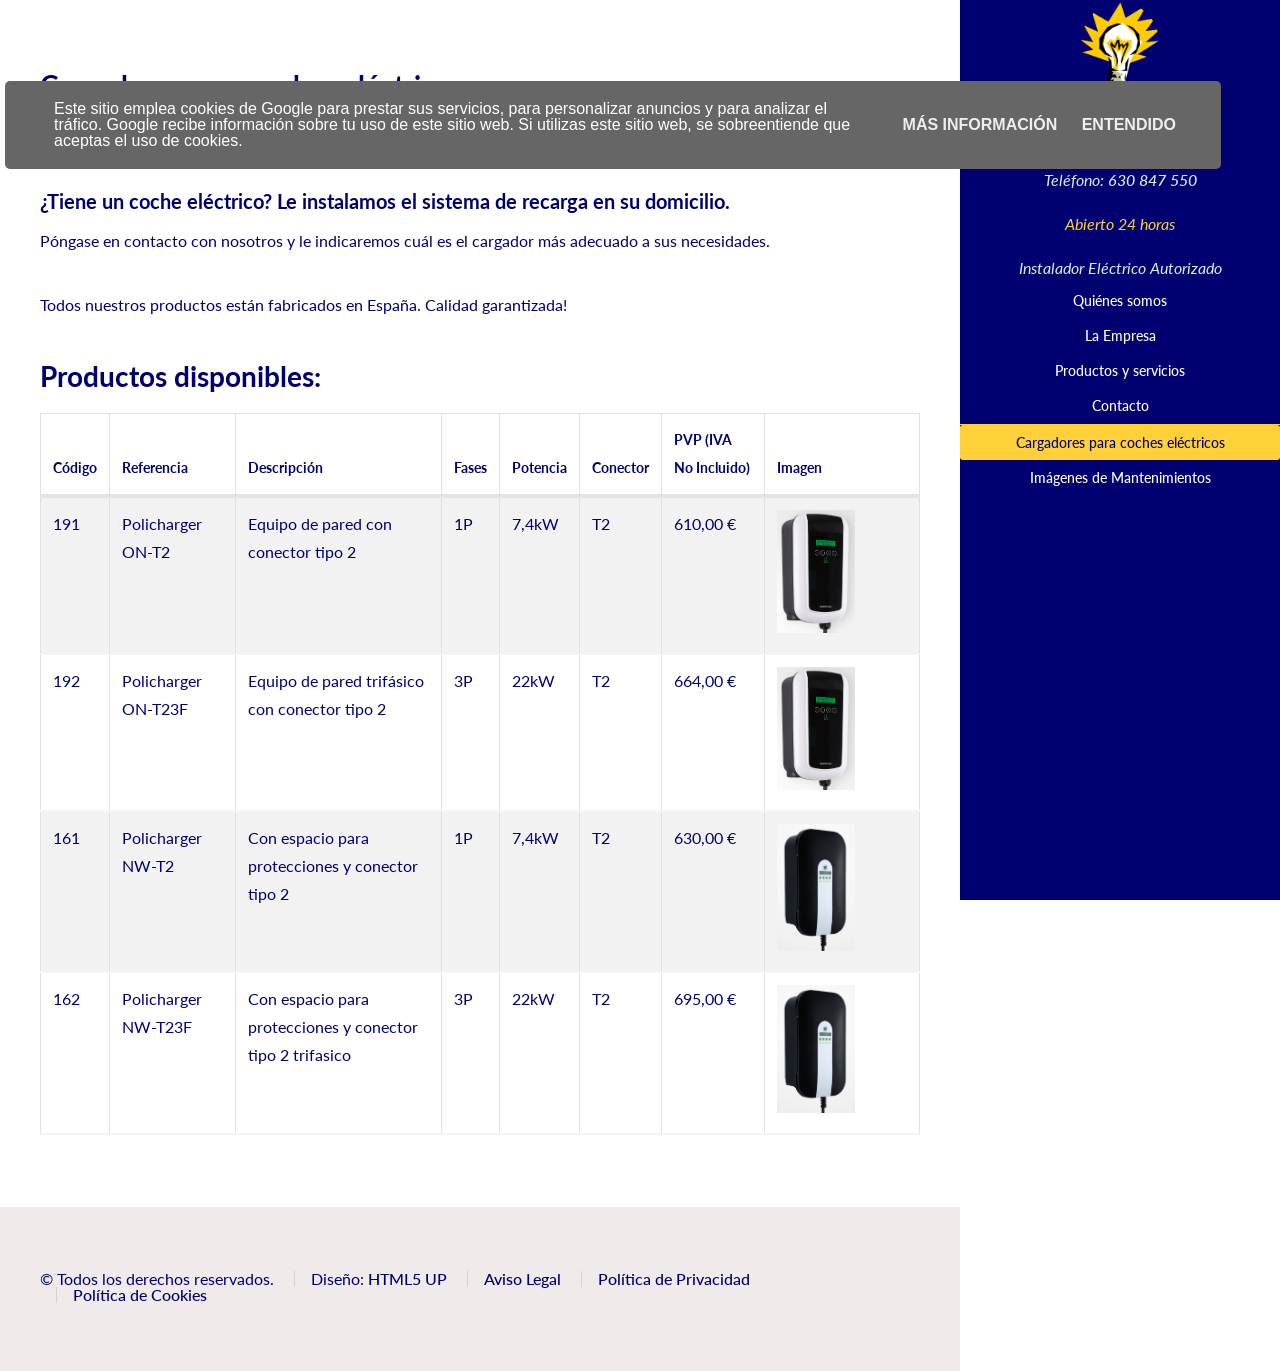
==== commit a365bbda: "Corrección tabla responsive" ====
--- a/cargadores.html
+++ b/cargadores.html
@@ -164,62 +164,64 @@
 
 					<h3>Productos disponibles:</h3>
 					
-					<table>
-						<thead>
-							<tr>
-								<th>Código</th>
-								<th>Referencia</th>
-								<th>Descripción</th>
-								<th>Fases</th>
-								<th>Potencia</th>
-								<th>Conector</th>
-								<th>PVP (IVA No Incluido)</th>
-								<th>Imagen</th>
-							</tr>
-						</thead>
-						<tbody>
-							<tr>
-								<td data-th="Código">191</td>
-								<td data-th="Referencia">Policharger ON-T2</td>
-								<td data-th="Descripción">Equipo de pared con conector tipo 2</td>
-								<td data-th="Fases">1P</td>
-								<td data-th="Potencia">7,4kW</td>
-								<td data-th="Conector">T2</td>
-								<td data-th="PVP (IVA No Incluido)">610,00 €</td>
-								<td data-th="Imagen"><img class="img-fluid" onclick="openModal('images/cargadores/Policharger-ON-T2-ON-191-T23F-192.png', 'Policharger ON-T2')" src="images/cargadores/Policharger-ON-T2-ON-191-T23F-192.png" alt="Policharger ON-T2" title="Policharger ON-T2" /></td>
-							</tr>
-							<tr>
-								<td data-th="Código">192</td>
-								<td data-th="Referencia">Policharger ON-T23F</td>
-								<td data-th="Descripción">Equipo de pared trifásico con conector tipo 2</td>
-								<td data-th="Fases">3P</td>
-								<td data-th="Potencia">22kW</td>
-								<td data-th="Conector">T2</td>
-								<td data-th="PVP (IVA No Incluido)">664,00 €</td>
-								<td data-th="Imagen"><img class="img-fluid" onclick="openModal('images/cargadores/Policharger-ON-T2-ON-191-T23F-192.png', 'Policharger ON-T23F')" src="images/cargadores/Policharger-ON-T2-ON-191-T23F-192.png" alt="Policharger ON-T23F" title="Policharger ON-T23F" /></td>
-							</tr>
-							<tr>
-								<td data-th="Código">161</td>
-								<td data-th="Referencia">Policharger NW-T2</td>
-								<td data-th="Descripción">Con espacio para protecciones y conector tipo 2</td>
-								<td data-th="Fases">1P</td>
-								<td data-th="Potencia">7,4kW</td>
-								<td data-th="Conector">T2</td>
-								<td data-th="PVP (IVA No Incluido)">630,00 €</td>
-								<td data-th="Imagen"><img class="img-fluid" onclick="openModal('images/cargadores/Policharger-NW-T2-161-NW-T23F-162.png', 'Policharger NW-T2')" src="images/cargadores/Policharger-NW-T2-161-NW-T23F-162.png" alt="Policharger NW-T2" title="Policharger NW-T2" /></td>
-							</tr>							
-							<tr>
-								<td data-th="Código">162</td>
-								<td data-th="Referencia">Policharger NW-T23F</td>
-								<td data-th="Descripción">Con espacio para protecciones y conector tipo 2 trifasico</td>
-								<td data-th="Fases">3P</td>
-								<td data-th="Potencia">22kW</td>
-								<td data-th="Conector">T2</td>
-								<td data-th="PVP (IVA No Incluido)">695,00 €</td>
-								<td data-th="Imagen"><img class="img-fluid" onclick="openModal('images/cargadores/Policharger-NW-T2-161-NW-T23F-162.png', 'Policharger NW-T23F')" src="images/cargadores/Policharger-NW-T2-161-NW-T23F-162.png" alt="Policharger NW-T23F" title="Policharger NW-T23F" /></td>
-							</tr>
-						</tbody>
-					</table>
+					<div class="table-responsive">
+						<table class="table table-striped table-bordered">
+							<thead>
+								<tr>
+									<th>Código</th>
+									<th>Referencia</th>
+									<th>Descripción</th>
+									<th>Fases</th>
+									<th>Potencia</th>
+									<th>Conector</th>
+									<th>PVP (IVA No Incluido)</th>
+									<th>Imagen</th>
+								</tr>
+							</thead>
+							<tbody>
+								<tr>
+									<td data-th="Código">191</td>
+									<td data-th="Referencia">Policharger ON-T2</td>
+									<td data-th="Descripción">Equipo de pared con conector tipo 2</td>
+									<td data-th="Fases">1P</td>
+									<td data-th="Potencia">7,4kW</td>
+									<td data-th="Conector">T2</td>
+									<td data-th="PVP (IVA No Incluido)">610,00 €</td>
+									<td data-th="Imagen"><img class="img-fluid" onclick="openModal('images/cargadores/Policharger-ON-T2-ON-191-T23F-192.png', 'Policharger ON-T2')" src="images/cargadores/Policharger-ON-T2-ON-191-T23F-192.png" alt="Policharger ON-T2" title="Policharger ON-T2" /></td>
+								</tr>
+								<tr>
+									<td data-th="Código">192</td>
+									<td data-th="Referencia">Policharger ON-T23F</td>
+									<td data-th="Descripción">Equipo de pared trifásico con conector tipo 2</td>
+									<td data-th="Fases">3P</td>
+									<td data-th="Potencia">22kW</td>
+									<td data-th="Conector">T2</td>
+									<td data-th="PVP (IVA No Incluido)">664,00 €</td>
+									<td data-th="Imagen"><img class="img-fluid" onclick="openModal('images/cargadores/Policharger-ON-T2-ON-191-T23F-192.png', 'Policharger ON-T23F')" src="images/cargadores/Policharger-ON-T2-ON-191-T23F-192.png" alt="Policharger ON-T23F" title="Policharger ON-T23F" /></td>
+								</tr>
+								<tr>
+									<td data-th="Código">161</td>
+									<td data-th="Referencia">Policharger NW-T2</td>
+									<td data-th="Descripción">Con espacio para protecciones y conector tipo 2</td>
+									<td data-th="Fases">1P</td>
+									<td data-th="Potencia">7,4kW</td>
+									<td data-th="Conector">T2</td>
+									<td data-th="PVP (IVA No Incluido)">630,00 €</td>
+									<td data-th="Imagen"><img class="img-fluid" onclick="openModal('images/cargadores/Policharger-NW-T2-161-NW-T23F-162.png', 'Policharger NW-T2')" src="images/cargadores/Policharger-NW-T2-161-NW-T23F-162.png" alt="Policharger NW-T2" title="Policharger NW-T2" /></td>
+								</tr>							
+								<tr>
+									<td data-th="Código">162</td>
+									<td data-th="Referencia">Policharger NW-T23F</td>
+									<td data-th="Descripción">Con espacio para protecciones y conector tipo 2 trifasico</td>
+									<td data-th="Fases">3P</td>
+									<td data-th="Potencia">22kW</td>
+									<td data-th="Conector">T2</td>
+									<td data-th="PVP (IVA No Incluido)">695,00 €</td>
+									<td data-th="Imagen"><img class="img-fluid" onclick="openModal('images/cargadores/Policharger-NW-T2-161-NW-T23F-162.png', 'Policharger NW-T23F')" src="images/cargadores/Policharger-NW-T2-161-NW-T23F-162.png" alt="Policharger NW-T23F" title="Policharger NW-T23F" /></td>
+								</tr>
+							</tbody>
+						</table>
+					</div>
 
 				</div>
 			</section>
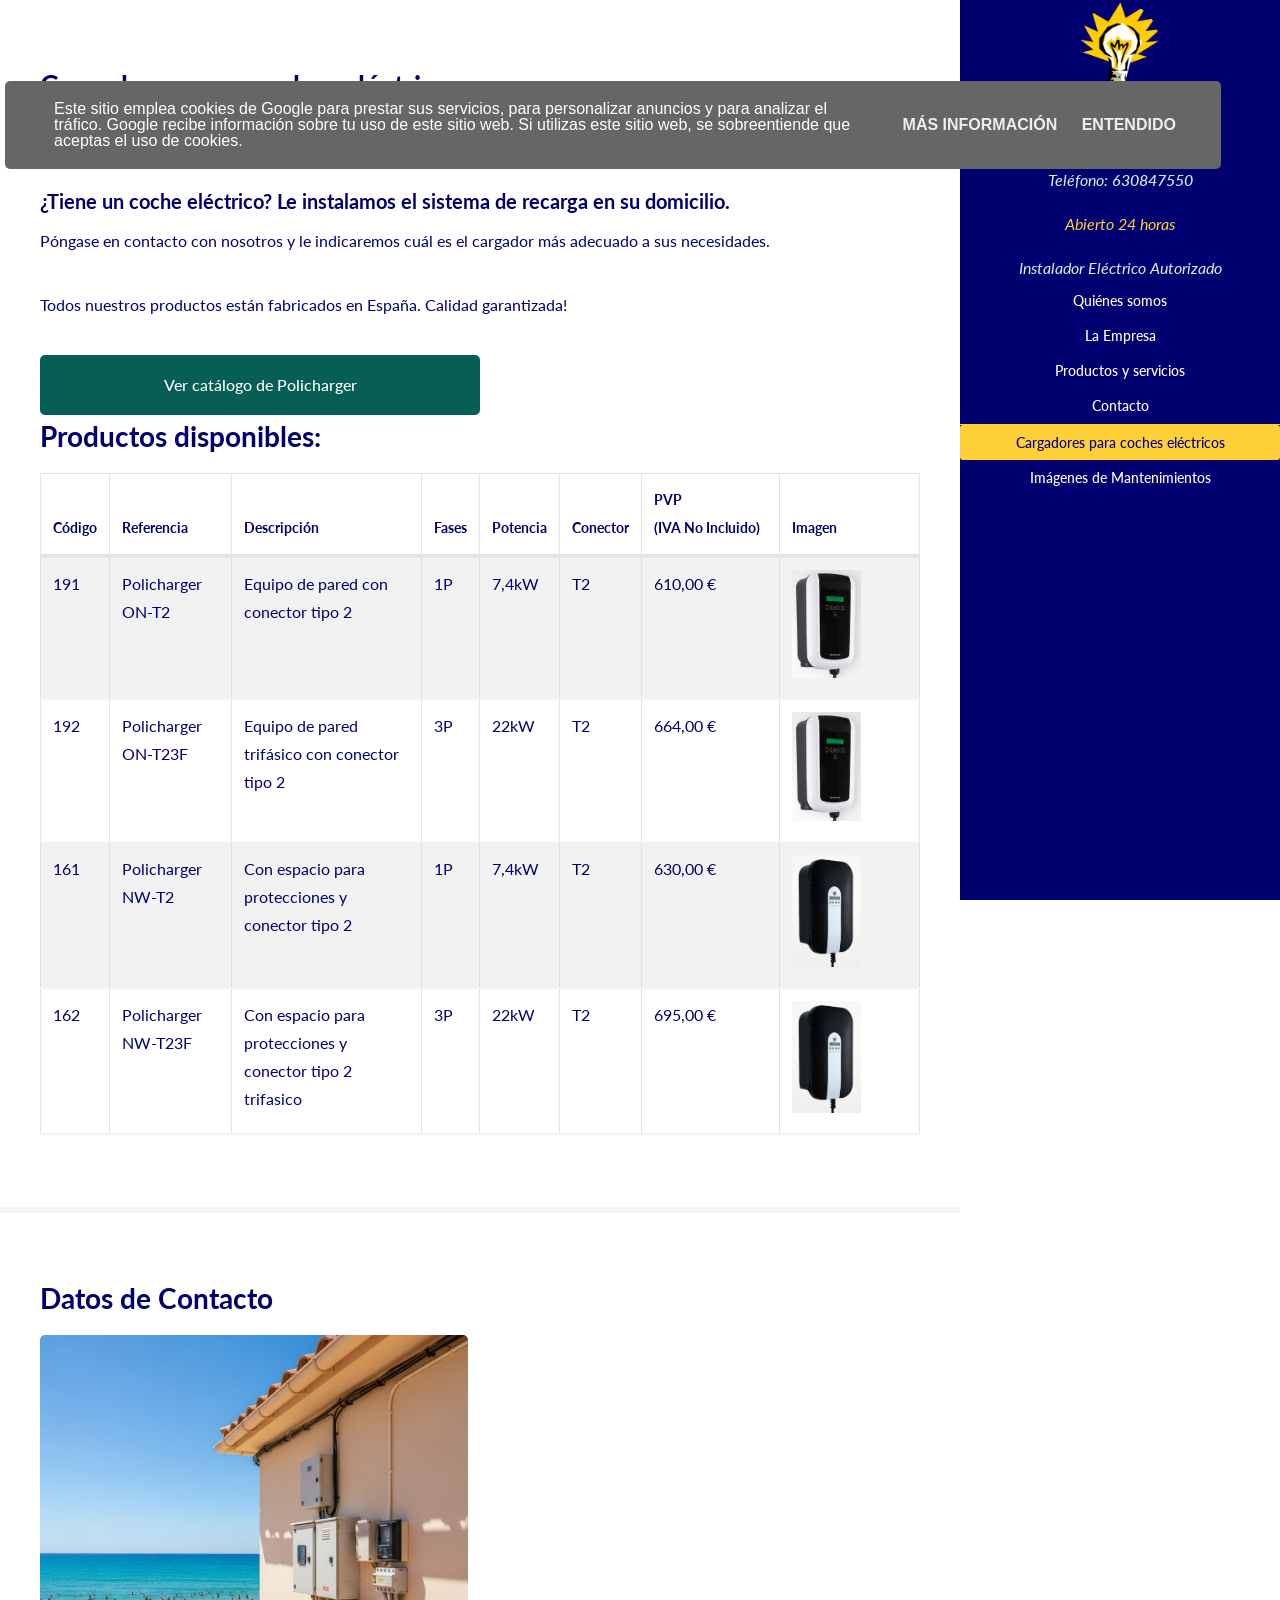
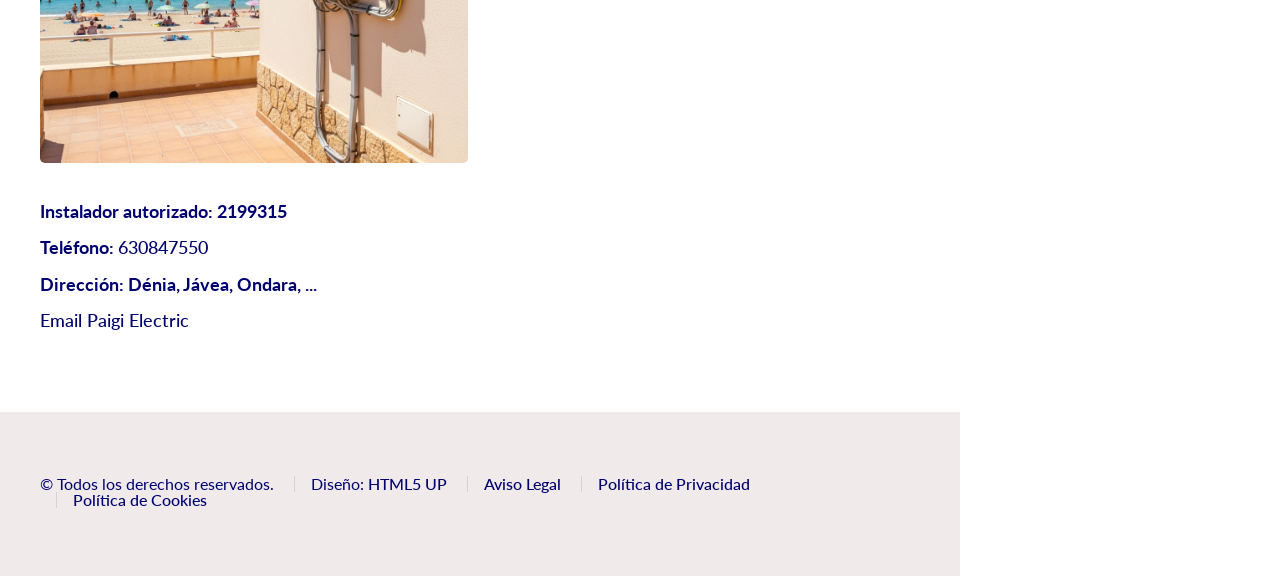
==== commit 02a50b76: "Corrección estilos para móviles. Modal en pantalla imágenes" ====
--- a/cargadores.html
+++ b/cargadores.html
@@ -38,7 +38,7 @@
 	<meta name="keywords" content="electricista Dénia, boletines eléctricos Dénia, instalación cargadores coche eléctrico Dénia, reformas eléctricas Jávea, mantenimiento comunidades eléctricas Dénia, iluminación de jardines, electricistas Alicante, instalaciones eléctricas Dénia">
 
 	<meta property="og:title" content="Electricista en Dénia, Jávea y alrededores - Paigi Electric" />
-	<meta property="og:description" content="Instalaciones eléctricas, reformas, cargadores para coches eléctricos. Teléfono 630 847 550." />
+	<meta property="og:description" content="Instalaciones eléctricas, reformas, cargadores para coches eléctricos. Teléfono 630847550." />
 	<meta property="og:image" content="https://paigielectric.es/images/logo-paigi.png" />
 	<meta property="og:url" content="https://paigielectric.es/" />
 	<link rel="canonical" href="https://paigielectric.es/" />
@@ -78,7 +78,7 @@
 			  "addressCountry": "ES"
 			  "postalCode": "03700"
 			},
-			"telephone": "+34 630 847 550",
+			"telephone": "630847550",
 			"areaServed": ["Dénia", "Jávea", "Ondara"],
 			"url": "http://paigielectric.es",
 			"description": "Electricista autorizado en Dénia, Jávea, Ondara, .... Especialistas en instalaciones, reformas eléctricas y boletines.",
@@ -119,7 +119,7 @@
 				<a href="http://paigielectric.es/" title="Paigi Electric"><img src="images/logo-paigi.png" alt="Paigi Electric" title="Paigi Electric"/></a>
 			</span>
 			<h1 id="logo"><a href="http://paigielectric.es/" class="title" title="Paigi Electric">Paigi Electric</a></h1>
-			<p>Teléfono: <a href="tel:630847550" title="Contacta por Teléfono con Paigi Electric">630 847 550</a></p>
+			<p>Teléfono: <a href="tel:630847550" title="Contacta por Teléfono con Paigi Electric">630847550</a></p>
 			<p><span class="warning">Abierto 24 horas</span></p>
 			<span class="icon solid fa-plug"></span>
 			<p>Instalador Eléctrico Autorizado</p>
@@ -161,6 +161,9 @@
 					<p>
 						Todos nuestros productos están fabricados en España. Calidad garantizada!
 					</p>
+					<div class="w-50 box-whatsapp">
+						<span class="whatsapp"><a href="https://policharger.com/wp-content/uploads/2024/12/Catalogo-Policharger-2025.pdf" target="_blank" title="Descargar catálogo de Policharger del 2025">Ver catálogo de Policharger</a></span>
+					</div>
 
 					<h3>Productos disponibles:</h3>
 					
@@ -174,7 +177,7 @@
 									<th>Fases</th>
 									<th>Potencia</th>
 									<th>Conector</th>
-									<th>PVP (IVA No Incluido)</th>
+									<th>PVP (IVA&nbsp;No&nbsp;Incluido)</th>
 									<th>Imagen</th>
 								</tr>
 							</thead>
@@ -186,7 +189,7 @@
 									<td data-th="Fases">1P</td>
 									<td data-th="Potencia">7,4kW</td>
 									<td data-th="Conector">T2</td>
-									<td data-th="PVP (IVA No Incluido)">610,00 €</td>
+									<td data-th="PVP (IVA No Incluido)">610,00&nbsp;€</td>
 									<td data-th="Imagen"><img class="img-fluid" onclick="openModal('images/cargadores/Policharger-ON-T2-ON-191-T23F-192.png', 'Policharger ON-T2')" src="images/cargadores/Policharger-ON-T2-ON-191-T23F-192.png" alt="Policharger ON-T2" title="Policharger ON-T2" /></td>
 								</tr>
 								<tr>
@@ -196,7 +199,7 @@
 									<td data-th="Fases">3P</td>
 									<td data-th="Potencia">22kW</td>
 									<td data-th="Conector">T2</td>
-									<td data-th="PVP (IVA No Incluido)">664,00 €</td>
+									<td data-th="PVP (IVA No Incluido)">664,00&nbsp;€</td>
 									<td data-th="Imagen"><img class="img-fluid" onclick="openModal('images/cargadores/Policharger-ON-T2-ON-191-T23F-192.png', 'Policharger ON-T23F')" src="images/cargadores/Policharger-ON-T2-ON-191-T23F-192.png" alt="Policharger ON-T23F" title="Policharger ON-T23F" /></td>
 								</tr>
 								<tr>
@@ -206,7 +209,7 @@
 									<td data-th="Fases">1P</td>
 									<td data-th="Potencia">7,4kW</td>
 									<td data-th="Conector">T2</td>
-									<td data-th="PVP (IVA No Incluido)">630,00 €</td>
+									<td data-th="PVP (IVA No Incluido)">630,00&nbsp;€</td>
 									<td data-th="Imagen"><img class="img-fluid" onclick="openModal('images/cargadores/Policharger-NW-T2-161-NW-T23F-162.png', 'Policharger NW-T2')" src="images/cargadores/Policharger-NW-T2-161-NW-T23F-162.png" alt="Policharger NW-T2" title="Policharger NW-T2" /></td>
 								</tr>							
 								<tr>
@@ -216,7 +219,7 @@
 									<td data-th="Fases">3P</td>
 									<td data-th="Potencia">22kW</td>
 									<td data-th="Conector">T2</td>
-									<td data-th="PVP (IVA No Incluido)">695,00 €</td>
+									<td data-th="PVP (IVA No Incluido)">695,00&nbsp;€</td>
 									<td data-th="Imagen"><img class="img-fluid" onclick="openModal('images/cargadores/Policharger-NW-T2-161-NW-T23F-162.png', 'Policharger NW-T23F')" src="images/cargadores/Policharger-NW-T2-161-NW-T23F-162.png" alt="Policharger NW-T23F" title="Policharger NW-T23F" /></td>
 								</tr>
 							</tbody>
@@ -225,6 +228,24 @@
 
 				</div>
 			</section>
+			<section id="contacto">
+				<div class="container">
+					<h3>Datos de Contacto</h3>
+					<div class="features">
+						<article>
+							<span class="image"><img class="w-50" src="images/gen-03.jpg" Title="Paigi Electric" alt="Paigi Electric" /></span>
+							<div class="inner">
+								<p>
+									<h2>Instalador autorizado: 2199315</h2>
+									<h2>Teléfono: <a href="tel:630847550">630847550</a></h2>
+									<h2>Dirección: Dénia, Jávea, Ondara, ...</h2>
+									<h2><a href="mailto:paigielectric@gmail.com" title="Email Paigi Electric" target="_blank">Email Paigi Electric</a></h2>
+								</p>
+							</div>
+						</article>
+					</div>
+				</div>
+			</section>			
 		</div>
 		<!-- Footer -->
 		<section id="footer">
@@ -232,9 +253,9 @@
 				<ul class="copyright">
 					<li>&copy; Todos los derechos reservados.</li>
 					<li>Dise&ntilde;o: <a href="http://html5up.net" target="_blank">HTML5 UP</a></li>
-					<li><a href="http://paigielectric.es/assets/docs/20200320_CLU11_AVISO_LEGAL.pdf" target="_blank" title="Aviso Legal">Aviso Legal</a></li>
-					<li><a href="http://paigielectric.es/assets/docs/20200320_CLU15_POLITICA_DE_PRIVACIDAD.pdf" target="_blank" title="Pol&iacute;tica de Privacidad">Pol&iacute;tica de Privacidad</a></li>
-					<li><a href="http://paigielectric.es/assets/docs/20200320_POLÍTICA_DE_COOKIES.pdf" target="_blank" title="Pol&iacute;tica de Cookies">Pol&iacute;tica de Cookies</a></li>
+					<li><a href="http://paigielectric.es/assets/docs/CLU11_AVISO_LEGAL.pdf" target="_blank" title="Aviso Legal">Aviso Legal</a></li>
+					<li><a href="http://paigielectric.es/assets/docs/CLU15_POLITICA_DE_PRIVACIDAD.pdf" target="_blank" title="Pol&iacute;tica de Privacidad">Pol&iacute;tica de Privacidad</a></li>
+					<li><a href="http://paigielectric.es/assets/docs/POLÍTICA_DE_COOKIES.pdf" target="_blank" title="Pol&iacute;tica de Cookies">Pol&iacute;tica de Cookies</a></li>
 				</ul>
 			</div>
 		</section>
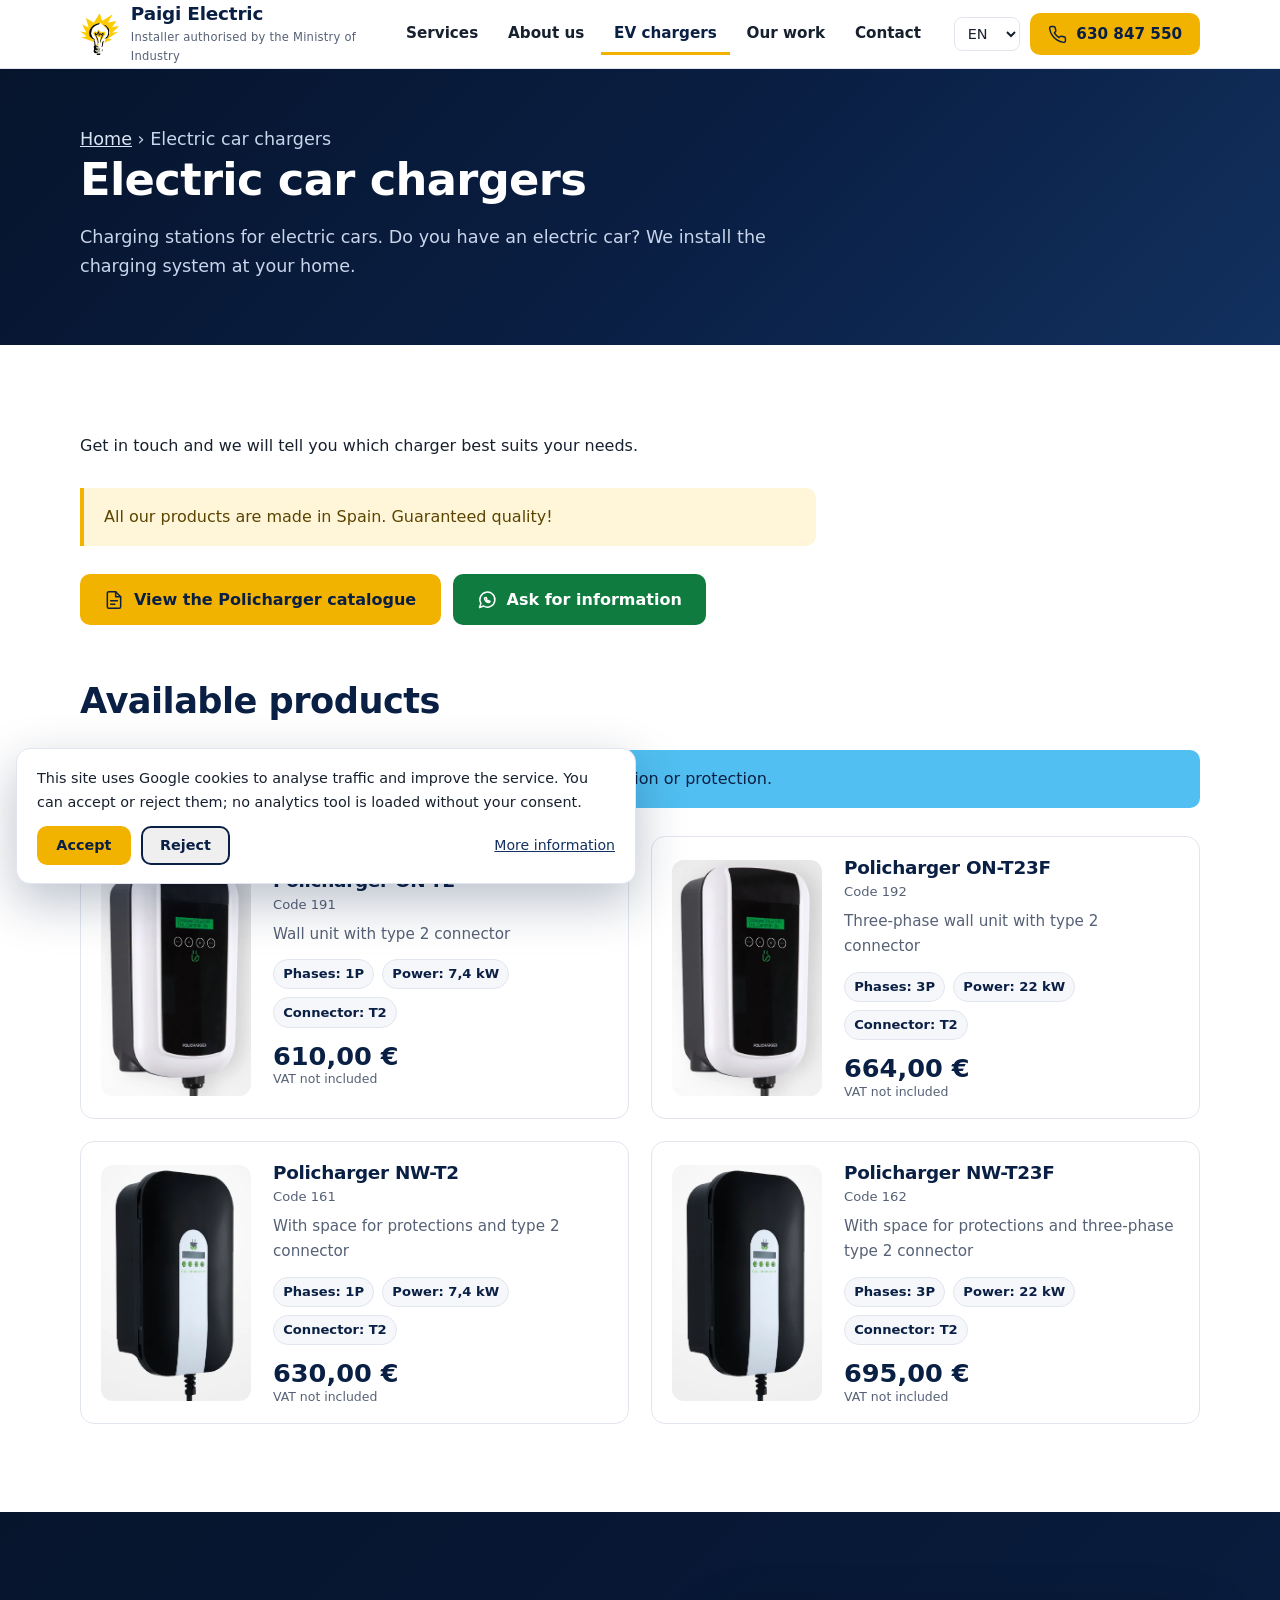
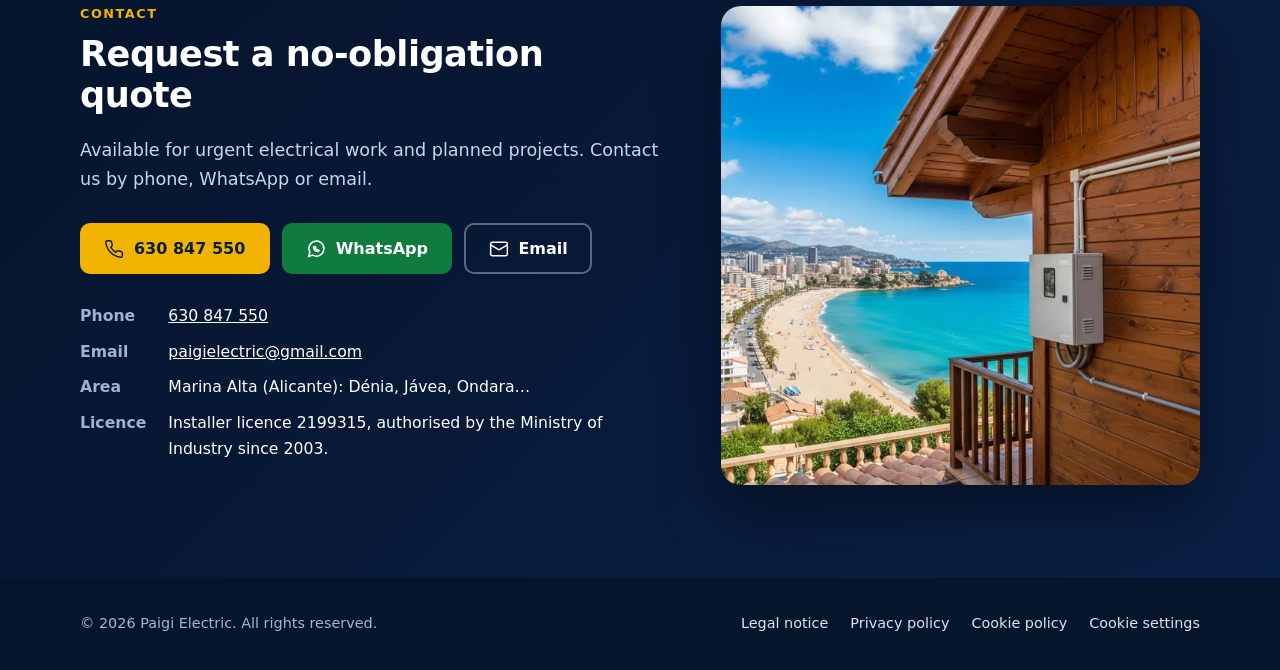
==== commit 718bc25e: "Rediseño completo de la web por IA: nuevo diseño, idiomas, logotipo, menú y visor táctil" ====
--- a/cargadores.html
+++ b/cargadores.html
@@ -1,284 +1,650 @@
-<!DOCTYPE HTML>
-<html>	
-<head>
+<!doctype html>
+<html lang="es">
+  <head>
+    <meta charset="utf-8" />
+    <meta name="viewport" content="width=device-width, initial-scale=1" />
+    <title data-i18n="t.cargadores">
+      Cargadores para coches eléctricos en Dénia y Jávea | Paigi Electric
+    </title>
+    <meta
+      name="description"
+      content="Instalación de cargadores de coche eléctrico en su domicilio en Dénia, Jávea y Ondara. Equipos de pared Policharger, monofásicos y trifásicos, fabricados en España."
+      data-i18n-attr="content:d.cargadores"
+    />
+    <link rel="canonical" href="https://paigielectric.es/cargadores.html" />
+    <meta name="theme-color" content="#0a1f44" />
+    <meta property="og:type" content="website" />
+    <meta property="og:site_name" content="Paigi Electric" />
+    <meta
+      property="og:title"
+      content="Cargadores para coches eléctricos en Dénia y Jávea | Paigi Electric"
+    />
+    <meta
+      property="og:description"
+      content="Instalación de cargadores de coche eléctrico en su domicilio en Dénia, Jávea y Ondara. Equipos de pared Policharger, monofásicos y trifásicos, fabricados en España."
+    />
+    <meta
+      property="og:url"
+      content="https://paigielectric.es/cargadores.html"
+    />
+    <meta
+      property="og:image"
+      content="https://paigielectric.es/images/og-image.jpg"
+    />
+    <meta property="og:locale" content="es_ES" />
+    <meta name="twitter:card" content="summary_large_image" />
+    <link rel="icon" href="images/logo.svg" type="image/svg+xml" />
+    <link
+      rel="icon"
+      href="images/icons/icon-32.png"
+      sizes="32x32"
+      type="image/png"
+    />
+    <link rel="apple-touch-icon" href="images/icons/icon-180.png" />
+    <link rel="manifest" href="site.webmanifest" />
+    <link rel="stylesheet" href="assets/css/main.css" />
+    <script type="application/ld+json">
+      {
+        "@context": "https://schema.org",
+        "@type": "Electrician",
+        "name": "Paigi Electric",
+        "image": "https://paigielectric.es/images/og-image.jpg",
+        "logo": "https://paigielectric.es/images/icons/icon-512.png",
+        "url": "https://paigielectric.es/",
+        "telephone": "+34630847550",
+        "email": "paigielectric@gmail.com",
+        "description": "Electricista autorizado en Dénia, Jávea y Ondara. Especialistas en instalaciones, reformas eléctricas, boletines y cargadores de coche eléctrico.",
+        "address": {
+          "@type": "PostalAddress",
+          "addressLocality": "Dénia",
+          "addressRegion": "Alicante",
+          "postalCode": "03700",
+          "addressCountry": "ES"
+        },
+        "geo": {
+          "@type": "GeoCoordinates",
+          "latitude": 38.84,
+          "longitude": 0.1057
+        },
+        "areaServed": ["Dénia", "Jávea", "Ondara"],
+        "openingHours": "Mo-Su 00:00-23:59",
+        "sameAs": ["https://wa.me/34630847550"]
+      }
+    </script>
+    <script src="assets/js/i18n.js" defer></script>
+    <script src="assets/js/main.js" defer></script>
+  </head>
+  <body>
+    <svg
+      width="0"
+      height="0"
+      style="position: absolute"
+      aria-hidden="true"
+      focusable="false"
+    >
+      <defs>
+        <symbol id="i-phone" viewBox="0 0 24 24">
+          <path
+            d="M22 16.9v3a2 2 0 0 1-2.2 2 19.8 19.8 0 0 1-8.6-3.1 19.5 19.5 0 0 1-6-6A19.8 19.8 0 0 1 2.1 4.2 2 2 0 0 1 4.1 2h3a2 2 0 0 1 2 1.7c.1 1 .4 1.9.7 2.8a2 2 0 0 1-.5 2.1L8.1 9.9a16 16 0 0 0 6 6l1.3-1.3a2 2 0 0 1 2.1-.4c.9.3 1.8.6 2.8.7a2 2 0 0 1 1.7 2z"
+          />
+        </symbol>
+        <symbol id="i-mail" viewBox="0 0 24 24">
+          <rect x="2" y="4" width="20" height="16" rx="2" />
+          <path d="m22 7-10 6L2 7" />
+        </symbol>
+        <symbol id="i-wa" viewBox="0 0 24 24">
+          <path d="M3 21l1.7-5A9 9 0 1 1 8 19.3z" />
+          <path
+            d="M9 9.5c0 3 2.5 5.5 5.5 5.5l1.2-1.3-2-1-.9.7a4 4 0 0 1-1.6-1.6l.7-.9-1-2z"
+          />
+        </symbol>
+        <symbol id="i-network" viewBox="0 0 24 24">
+          <rect x="9" y="2" width="6" height="6" rx="1" />
+          <rect x="2" y="16" width="6" height="6" rx="1" />
+          <rect x="16" y="16" width="6" height="6" rx="1" />
+          <path d="M12 8v4M5 16v-2a1 1 0 0 1 1-1h12a1 1 0 0 1 1 1v2" />
+        </symbol>
+        <symbol id="i-plug" viewBox="0 0 24 24">
+          <path d="M9 2v6M15 2v6M7 8h10v4a5 5 0 0 1-10 0z" />
+          <path d="M12 17v5" />
+        </symbol>
+        <symbol id="i-sun" viewBox="0 0 24 24">
+          <circle cx="12" cy="12" r="4" />
+          <path
+            d="M12 2v2M12 20v2M4.9 4.9l1.4 1.4M17.7 17.7l1.4 1.4M2 12h2M20 12h2M4.9 19.1l1.4-1.4M17.7 6.3l1.4-1.4"
+          />
+        </symbol>
+        <symbol id="i-wrench" viewBox="0 0 24 24">
+          <path
+            d="M14.7 6.3a1 1 0 0 0 0 1.4l1.6 1.6a1 1 0 0 0 1.4 0l3.77-3.77a6 6 0 0 1-7.94 7.94l-6.91 6.91a2.12 2.12 0 0 1-3-3l6.91-6.91a6 6 0 0 1 7.94-7.94l-3.76 3.76z"
+          />
+        </symbol>
+        <symbol id="i-file" viewBox="0 0 24 24">
+          <path
+            d="M14 2H6a2 2 0 0 0-2 2v16a2 2 0 0 0 2 2h12a2 2 0 0 0 2-2V8z"
+          />
+          <path d="M14 2v6h6M8 13h8M8 17h5" />
+        </symbol>
+        <symbol id="i-bulb" viewBox="0 0 24 24">
+          <path
+            d="M9 18h6M10 22h4M12 2a7 7 0 0 0-4 12.7c.6.5 1 1.2 1 2V18h6v-1.3c0-.8.4-1.5 1-2A7 7 0 0 0 12 2z"
+          />
+        </symbol>
+        <symbol id="i-lamp" viewBox="0 0 24 24">
+          <path d="M8 22h8M12 22V10M7 10h10l-2-6H9zM12 2v2" />
+        </symbol>
+        <symbol id="i-building" viewBox="0 0 24 24">
+          <path
+            d="M4 22V4a2 2 0 0 1 2-2h8a2 2 0 0 1 2 2v18M16 10h2a2 2 0 0 1 2 2v10M2 22h20M8 6h4M8 10h4M8 14h4"
+          />
+        </symbol>
+        <symbol id="i-check" viewBox="0 0 24 24">
+          <path d="m5 12 5 5L20 7" />
+        </symbol>
+        <symbol id="i-arrow" viewBox="0 0 24 24">
+          <path d="M5 12h14M13 6l6 6-6 6" />
+        </symbol>
+        <symbol id="i-menu" viewBox="0 0 24 24">
+          <path d="M4 6h16M4 12h16M4 18h16" />
+        </symbol>
+        <symbol id="i-close" viewBox="0 0 24 24">
+          <path d="M6 6l12 12M18 6 6 18" />
+        </symbol>
+        <symbol id="i-award" viewBox="0 0 24 24">
+          <circle cx="12" cy="8" r="6" />
+          <path d="M15.5 13.5 17 22l-5-3-5 3 1.5-8.5" />
+        </symbol>
+        <symbol id="i-id" viewBox="0 0 24 24">
+          <rect x="2" y="5" width="20" height="14" rx="2" />
+          <circle cx="8" cy="12" r="2" />
+          <path d="M14 10h5M14 14h4M5 17c.5-1.5 1.7-2 3-2s2.5.5 3 2" />
+        </symbol>
+        <symbol id="i-clock" viewBox="0 0 24 24">
+          <circle cx="12" cy="12" r="10" />
+          <path d="M12 6v6l4 2" />
+        </symbol>
+        <symbol id="i-pin" viewBox="0 0 24 24">
+          <path d="M20 10c0 6-8 12-8 12S4 16 4 10a8 8 0 0 1 16 0z" />
+          <circle cx="12" cy="10" r="3" />
+        </symbol>
+      </defs>
+    </svg>
+    <a class="skip" href="index.html#contenido" data-i18n="skip"
+      >Saltar al contenido</a
+    >
+    <header class="site-header">
+      <div class="wrap">
+        <a class="brand" href="index.html" aria-label="Paigi Electric"
+          ><img src="images/logo.svg" width="39" height="42" alt="" /><span
+            ><b>Paigi Electric</b
+            ><small data-i18n="tr1.l"
+              >Instalador autorizado por el Ministerio de Industria</small
+            ></span
+          ></a
+        >
+        <nav
+          class="nav"
+          id="nav"
+          aria-label="Principal"
+          data-i18n-attr="aria-label:nav.menu"
+        >
+          <ul>
+            <li>
+              <a href="index.html#servicios" data-i18n="nav.services"
+                >Servicios</a
+              >
+            </li>
+            <li>
+              <a href="index.html#empresa" data-i18n="nav.about"
+                >Quiénes somos</a
+              >
+            </li>
+            <li>
+              <a
+                href="cargadores.html"
+                aria-current="page"
+                data-i18n="nav.chargers"
+                >Cargadores</a
+              >
+            </li>
+            <li><a href="imagenes.html" data-i18n="nav.work">Trabajos</a></li>
+            <li>
+              <a href="index.html#contacto" data-i18n="nav.contact">Contacto</a>
+            </li>
+          </ul>
+        </nav>
+        <div class="actions">
+          <select
+            class="lang"
+            id="lang"
+            aria-label="Idioma"
+            data-i18n-attr="aria-label:nav.lang"
+          >
+            <option value="es">ES</option>
+            <option value="ca">VAL</option>
+            <option value="en">EN</option>
+            <option value="de">DE</option>
+            <option value="fr">FR</option>
+          </select>
+          <a class="btn btn-primary head-call" href="tel:+34630847550"
+            ><svg class="i" aria-hidden="true" focusable="false">
+              <use href="#i-phone" /></svg
+            >630 847 550</a
+          >
+          <button
+            class="menu-btn"
+            type="button"
+            aria-expanded="false"
+            aria-controls="nav"
+            aria-label="Menú"
+            data-i18n-attr="aria-label:nav.menu"
+          >
+            <svg class="i i-open" aria-hidden="true" focusable="false">
+              <use href="#i-menu" /></svg
+            ><svg class="i i-close" aria-hidden="true" focusable="false">
+              <use href="#i-close" />
+            </svg>
+          </button>
+        </div>
+      </div>
+    </header>
+    <main id="contenido">
+      <section class="page-head">
+        <div class="wrap">
+          <p class="crumbs">
+            <a href="index.html" data-i18n="crumb.home">Inicio</a> &rsaquo;
+            <span data-i18n="ch.title">Cargadores para coches eléctricos</span>
+          </p>
+          <h1 data-i18n="ch.title">Cargadores para coches eléctricos</h1>
+          <p data-i18n="ch.lead">
+            Estación de recarga para coches eléctricos. ¿Tiene un coche
+            eléctrico? Le instalamos el sistema de recarga en su domicilio.
+          </p>
+        </div>
+      </section>
 
-<!-- Google Tag Manager -->
-<script>(function(w,d,s,l,i){w[l]=w[l]||[];w[l].push({'gtm.start':
-	new Date().getTime(),event:'gtm.js'});var f=d.getElementsByTagName(s)[0],
-	j=d.createElement(s),dl=l!='dataLayer'?'&l='+l:'';j.async=true;j.src=
-	'https://www.googletagmanager.com/gtm.js?id='+i+dl;f.parentNode.insertBefore(j,f);
-	})(window,document,'script','dataLayer','GTM-WM8959N');</script>
-	<!-- End Google Tag Manager -->
+      <section class="section">
+        <div class="wrap">
+          <div class="lead-block">
+            <p data-i18n="ch.lead2">
+              Póngase en contacto con nosotros y le indicaremos cuál es el
+              cargador más adecuado a sus necesidades.
+            </p>
+            <p class="note" data-i18n="ch.made">
+              Todos nuestros productos están fabricados en España. ¡Calidad
+              garantizada!
+            </p>
+            <div class="cta" style="margin-top: 0">
+              <a
+                class="btn btn-primary"
+                href="assets/docs/Catalogo-Policharger-2026.pdf"
+                target="_blank"
+                rel="noopener"
+                ><svg class="i" aria-hidden="true" focusable="false">
+                  <use href="#i-file" /></svg
+                ><span data-i18n="ch.catalog"
+                  >Ver catálogo de Policharger</span
+                ></a
+              >
+              <a
+                class="btn btn-wa"
+                href="https://wa.me/34630847550"
+                target="_blank"
+                rel="noopener"
+                ><svg class="i" aria-hidden="true" focusable="false">
+                  <use href="#i-wa" /></svg
+                ><span data-i18n="ch.ask">Pedir información</span></a
+              >
+            </div>
+          </div>
+          <h2 style="margin-top: 56px; margin-bottom: 0" data-i18n="ch.avail">
+            Productos disponibles
+          </h2>
+          <p class="info" data-i18n="ch.pricenote">
+            Los precios indican solamente los cargadores. Pedir presupuestos
+            para instalación o protección.
+          </p>
+          <div class="products">
+            <article class="product">
+              <button
+                class="ph"
+                type="button"
+                data-full="images/cargador-on.webp"
+                aria-labelledby="p1"
+              >
+                <img
+                  src="images/cargador-on.webp"
+                  width="342"
+                  height="538"
+                  loading="lazy"
+                  decoding="async"
+                  alt=""
+                />
+              </button>
+              <div>
+                <h3 id="p1">Policharger ON-T2</h3>
+                <p class="code"><span data-i18n="ch.code">Código</span> 191</p>
+                <p class="desc" data-i18n="ch.p1d">
+                  Equipo de pared con conector tipo 2
+                </p>
+                <ul class="specs">
+                  <li><span data-i18n="ch.phases">Fases</span>: 1P</li>
+                  <li><span data-i18n="ch.power">Potencia</span>: 7,4 kW</li>
+                  <li><span data-i18n="ch.conn">Conector</span>: T2</li>
+                </ul>
+                <div class="price">
+                  610,00&nbsp;€<small data-i18n="ch.vat">IVA no incluido</small>
+                </div>
+              </div>
+            </article>
+            <article class="product">
+              <button
+                class="ph"
+                type="button"
+                data-full="images/cargador-on.webp"
+                aria-labelledby="p2"
+              >
+                <img
+                  src="images/cargador-on.webp"
+                  width="342"
+                  height="538"
+                  loading="lazy"
+                  decoding="async"
+                  alt=""
+                />
+              </button>
+              <div>
+                <h3 id="p2">Policharger ON-T23F</h3>
+                <p class="code"><span data-i18n="ch.code">Código</span> 192</p>
+                <p class="desc" data-i18n="ch.p2d">
+                  Equipo de pared trifásico con conector tipo 2
+                </p>
+                <ul class="specs">
+                  <li><span data-i18n="ch.phases">Fases</span>: 3P</li>
+                  <li><span data-i18n="ch.power">Potencia</span>: 22 kW</li>
+                  <li><span data-i18n="ch.conn">Conector</span>: T2</li>
+                </ul>
+                <div class="price">
+                  664,00&nbsp;€<small data-i18n="ch.vat">IVA no incluido</small>
+                </div>
+              </div>
+            </article>
+            <article class="product">
+              <button
+                class="ph"
+                type="button"
+                data-full="images/cargador-nw.webp"
+                aria-labelledby="p3"
+              >
+                <img
+                  src="images/cargador-nw.webp"
+                  width="342"
+                  height="538"
+                  loading="lazy"
+                  decoding="async"
+                  alt=""
+                />
+              </button>
+              <div>
+                <h3 id="p3">Policharger NW-T2</h3>
+                <p class="code"><span data-i18n="ch.code">Código</span> 161</p>
+                <p class="desc" data-i18n="ch.p3d">
+                  Con espacio para protecciones y conector tipo 2
+                </p>
+                <ul class="specs">
+                  <li><span data-i18n="ch.phases">Fases</span>: 1P</li>
+                  <li><span data-i18n="ch.power">Potencia</span>: 7,4 kW</li>
+                  <li><span data-i18n="ch.conn">Conector</span>: T2</li>
+                </ul>
+                <div class="price">
+                  630,00&nbsp;€<small data-i18n="ch.vat">IVA no incluido</small>
+                </div>
+              </div>
+            </article>
+            <article class="product">
+              <button
+                class="ph"
+                type="button"
+                data-full="images/cargador-nw.webp"
+                aria-labelledby="p4"
+              >
+                <img
+                  src="images/cargador-nw.webp"
+                  width="342"
+                  height="538"
+                  loading="lazy"
+                  decoding="async"
+                  alt=""
+                />
+              </button>
+              <div>
+                <h3 id="p4">Policharger NW-T23F</h3>
+                <p class="code"><span data-i18n="ch.code">Código</span> 162</p>
+                <p class="desc" data-i18n="ch.p4d">
+                  Con espacio para protecciones y conector tipo 2 trifásico
+                </p>
+                <ul class="specs">
+                  <li><span data-i18n="ch.phases">Fases</span>: 3P</li>
+                  <li><span data-i18n="ch.power">Potencia</span>: 22 kW</li>
+                  <li><span data-i18n="ch.conn">Conector</span>: T2</li>
+                </ul>
+                <div class="price">
+                  695,00&nbsp;€<small data-i18n="ch.vat">IVA no incluido</small>
+                </div>
+              </div>
+            </article>
+          </div>
+        </div>
+      </section>
 
-	<title>Paigi Electric - Electricista en Dénia y Jávea | Instalaciones y Boletines</title>
+      <section class="section contact" id="contacto">
+        <div class="wrap">
+          <div>
+            <span
+              class="eyebrow"
+              style="color: var(--amber)"
+              data-i18n="nav.contact"
+              >Contacto</span
+            >
+            <h2 data-i18n="ct.title">Solicite presupuesto sin compromiso</h2>
+            <p class="lead" data-i18n="ct.lead">
+              Disponible para trabajos eléctricos urgentes y proyectos
+              planificados. Contacte por teléfono, WhatsApp o email.
+            </p>
+            <div class="cta">
+              <a class="btn btn-primary" href="tel:+34630847550"
+                ><svg class="i" aria-hidden="true" focusable="false">
+                  <use href="#i-phone" /></svg
+                >630 847 550</a
+              >
+              <a
+                class="btn btn-wa"
+                href="https://wa.me/34630847550"
+                target="_blank"
+                rel="noopener"
+                ><svg class="i" aria-hidden="true" focusable="false">
+                  <use href="#i-wa" /></svg
+                >WhatsApp</a
+              >
+              <a class="btn btn-ghost" href="mailto:paigielectric@gmail.com"
+                ><svg class="i" aria-hidden="true" focusable="false">
+                  <use href="#i-mail" /></svg
+                ><span data-i18n="ct.email">Email</span></a
+              >
+            </div>
+            <dl>
+              <dt data-i18n="ct.phone">Teléfono</dt>
+              <dd><a href="tel:+34630847550">630 847 550</a></dd>
+              <dt data-i18n="ct.email">Email</dt>
+              <dd>
+                <a href="mailto:paigielectric@gmail.com"
+                  >paigielectric@gmail.com</a
+                >
+              </dd>
+              <dt data-i18n="ct.zone">Zona de trabajo</dt>
+              <dd data-i18n="ct.zone.v">
+                Marina Alta de Alicante: Dénia, Jávea, Ondara…
+              </dd>
+              <dt data-i18n="ct.lic">Autorización</dt>
+              <dd data-i18n="ct.lic.v">
+                Carnet de instalador 2199315, autorizado por el Ministerio de
+                Industria desde 2003.
+              </dd>
+            </dl>
+          </div>
+          <img
+            src="images/contacto-640.webp"
+            srcset="
+              images/contacto-640.webp   640w,
+              images/contacto-1024.webp 1024w
+            "
+            sizes="(max-width:1000px) 92vw, 460px"
+            width="1024"
+            height="1024"
+            loading="lazy"
+            decoding="async"
+            alt="Cuadro de distribución eléctrica en una casa de madera con vistas al mar"
+            data-i18n-attr="alt:ct.alt"
+          />
+        </div>
+      </section>
+    </main>
+    <footer class="site-footer">
+      <div class="wrap">
+        <span
+          >&copy; <span id="year">2026</span>
+          <span data-i18n="ft.rights"
+            >Paigi Electric. Todos los derechos reservados.</span
+          ></span
+        >
+        <ul>
+          <li>
+            <a
+              href="assets/docs/CLU11_AVISO_LEGAL.pdf"
+              target="_blank"
+              rel="noopener"
+              data-i18n="ft.legal"
+              >Aviso legal</a
+            >
+          </li>
+          <li>
+            <a
+              href="assets/docs/CLU15_POLITICA_DE_PRIVACIDAD.pdf"
+              target="_blank"
+              rel="noopener"
+              data-i18n="ft.privacy"
+              >Política de privacidad</a
+            >
+          </li>
+          <li>
+            <a
+              href="assets/docs/POL%C3%8DTICA_DE_COOKIES.pdf"
+              target="_blank"
+              rel="noopener"
+              data-i18n="ft.cookies"
+              >Política de cookies</a
+            >
+          </li>
+          <li>
+            <button
+              class="linkbtn"
+              type="button"
+              id="cookie-open"
+              data-i18n="ft.cookieset"
+            >
+              Configurar cookies
+            </button>
+          </li>
+        </ul>
+      </div>
+    </footer>
 
-	<link rel="apple-touch-icon" sizes="57x57" href="images/icons/apple-icon-57x57.png">
-	<link rel="apple-touch-icon" sizes="60x60" href="images/icons/apple-icon-60x60.png">
-	<link rel="apple-touch-icon" sizes="72x72" href="images/icons/apple-icon-72x72.png">
-	<link rel="apple-touch-icon" sizes="76x76" href="images/icons/apple-icon-76x76.png">
-	<link rel="apple-touch-icon" sizes="114x114" href="images/icons/apple-icon-114x114.png">
-	<link rel="apple-touch-icon" sizes="120x120" href="images/icons/apple-icon-120x120.png">
-	<link rel="apple-touch-icon" sizes="144x144" href="images/icons/apple-icon-144x144.png">
-	<link rel="apple-touch-icon" sizes="152x152" href="images/icons/apple-icon-152x152.png">
-	<link rel="apple-touch-icon" sizes="180x180" href="images/icons/apple-icon-180x180.png">
-	<link rel="icon" type="image/png" sizes="192x192" href="images/icons/android-icon-192x192.png">
-	<link rel="icon" type="image/png" sizes="32x32" href="images/icons/favicon-32x32.png">
-	<link rel="icon" type="image/png" sizes="96x96" href="images/icons/favicon-96x96.png">
-	<link rel="icon" type="image/png" sizes="16x16" href="images/icons/favicon-16x16.png">
-	<link rel="manifest" href="images/icons/manifest.json">
-	<meta name="msapplication-TileColor" content="#ffffff">
-	<meta name="msapplication-TileImage" content="images/icons/ms-icon-144x144.png">
-	<meta name="theme-color" content="#ffffff">
+    <div class="mbar">
+      <a class="btn btn-primary" href="tel:+34630847550"
+        ><svg class="i" aria-hidden="true" focusable="false">
+          <use href="#i-phone" /></svg
+        ><span data-i18n="hero.call">Llamar ahora</span></a
+      >
+      <a
+        class="btn btn-wa"
+        href="https://wa.me/34630847550"
+        target="_blank"
+        rel="noopener"
+        ><svg class="i" aria-hidden="true" focusable="false">
+          <use href="#i-wa" /></svg
+        >WhatsApp</a
+      >
+    </div>
 
-	<meta charset="utf-8" />		
-	<meta name="viewport" content="width=device-width, initial-scale=1" />
+    <div
+      class="cookie"
+      id="cookie-banner"
+      role="dialog"
+      aria-live="polite"
+      hidden
+    >
+      <p data-i18n="ck.text">
+        Este sitio utiliza cookies de Google para analizar el tráfico y mejorar
+        el servicio. Puede aceptarlas o rechazarlas; no se cargará ninguna
+        herramienta de análisis sin su consentimiento.
+      </p>
+      <div class="row">
+        <button
+          class="btn btn-primary"
+          type="button"
+          id="cookie-accept"
+          data-i18n="ck.accept"
+        >
+          Aceptar
+        </button>
+        <button
+          class="btn btn-outline"
+          type="button"
+          id="cookie-reject"
+          data-i18n="ck.reject"
+        >
+          Rechazar
+        </button>
+        <a
+          class="cookie-more"
+          href="https://policies.google.com/technologies/cookies?hl=es"
+          target="_blank"
+          rel="noopener"
+          data-i18n="ck.more"
+          >Más información</a
+        >
+      </div>
+    </div>
 
-	<meta itemprop="name" content="Paigi Electric - Electricistas en Dénia">
-	<meta itemprop="description" content="Instalaciones eléctricas en Dénia, Jávea y Óndara. Electricista autorizado, boletines eléctricos, reformas, cargadores de coche eléctrico, instalaciones eléctricas, iluminación de jardines y más">
-	<meta name="keywords" content="electricista Dénia, boletines eléctricos Dénia, instalación cargadores coche eléctrico Dénia, reformas eléctricas Jávea, mantenimiento comunidades eléctricas Dénia, iluminación de jardines, electricistas Alicante, instalaciones eléctricas Dénia">
-
-	<meta property="og:title" content="Electricista en Dénia, Jávea y alrededores - Paigi Electric" />
-	<meta property="og:description" content="Instalaciones eléctricas, reformas, cargadores para coches eléctricos. Teléfono 630847550." />
-	<meta property="og:image" content="https://paigielectric.es/images/logo-paigi.png" />
-	<meta property="og:url" content="https://paigielectric.es/" />
-	<link rel="canonical" href="https://paigielectric.es/" />
-	  	
-	<link rel="stylesheet" href="assets/css/main.css" />
-		
-		<script>
-		setTimeout(function() {	
-			var cookieConsent = localStorage.getItem('cookieConsent');
-			if (cookieConsent === 'false' || cookieConsent === null) {
-				showcookieConsent();
-			}
-		}, 100);
-		function showcookieConsent() {
-			var cookieChoiceElement = document.getElementById('cookieChoiceInfo');
-			cookieChoiceElement.style.display = 'block';
-		}
-		function _removeCookieConsent() {
-		  var cookieChoiceElement = document.getElementById('cookieChoiceInfo');
-		  if (cookieChoiceElement != null) {
-			cookieChoiceElement.parentNode.removeChild(cookieChoiceElement);
-		  }
-		  localStorage.setItem('cookieConsent', 'true');
-		}
-		</script>
-	
-	<script type="application/ld+json">
-		{
-			"@context": "https://schema.org",
-			"@type": "LocalBusiness",
-			"name": "Paigi Electric",
-			"image": "http://paigielectric.es/images/logo-paigi.png",
-			"address": {
-			  "@type": "PostalAddress",
-			  "addressLocality": "Dénia",
-			  "addressRegion": "Alicante",
-			  "addressCountry": "ES"
-			  "postalCode": "03700"
-			},
-			"telephone": "630847550",
-			"areaServed": ["Dénia", "Jávea", "Ondara"],
-			"url": "http://paigielectric.es",
-			"description": "Electricista autorizado en Dénia, Jávea, Ondara, .... Especialistas en instalaciones, reformas eléctricas y boletines.",
-			"openingHours": "Mo-Su 00:00-23:59",
-			"geo": {
-			  "@type": "GeoCoordinates",
-			  "latitude": 38.8400,
-			  "longitude": 0.1057
-			},
-			"sameAs": [
-			  "https://wa.me/34630847550",
-			  "mailto:paigielectric@gmail.com"
-			]  
-		  }
-		</script>	
-	</head>	
-	<body>
-<!-- Google Tag Manager (noscript) -->
-<noscript><iframe src="https://www.googletagmanager.com/ns.html?id=GTM-WM8959N"
-	height="0" width="0" style="display:none;visibility:hidden"></iframe></noscript>
-	<!-- End Google Tag Manager (noscript) -->
-	
-			<div id="cookieChoiceInfo" class="cookie-choices-info singleton-element">
-				<div class="cookie-choices-inner">
-					<span class="cookie-choices-text">Este sitio emplea cookies de Google para prestar sus servicios, para personalizar anuncios y para analizar el tráfico. 
-					Google recibe información sobre tu uso de este sitio web. Si utilizas este sitio web, se sobreentiende que aceptas el uso de cookies.</span>
-					<span class="cookie-choices-buttons">
-						<a href="https://policies.google.com/technologies/cookies?hl=es" target="_blank" class="cookie-choices-button">Más información</a>
-						<a href="javascript: _removeCookieConsent()" class="cookie-choices-button">Entendido</a>
-					</span>
-				</div>
-			</div>
-	
-	<!-- Header -->			
-	<section id="header">				
-		<header>
-			<span class="image avatar">
-				<a href="http://paigielectric.es/" title="Paigi Electric"><img src="images/logo-paigi.png" alt="Paigi Electric" title="Paigi Electric"/></a>
-			</span>
-			<h1 id="logo"><a href="http://paigielectric.es/" class="title" title="Paigi Electric">Paigi Electric</a></h1>
-			<p>Teléfono: <a href="tel:630847550" title="Contacta por Teléfono con Paigi Electric">630847550</a></p>
-			<p><span class="warning">Abierto 24 horas</span></p>
-			<span class="icon solid fa-plug"></span>
-			<p>Instalador Eléctrico Autorizado</p>
-		</header>			
-		<nav id="nav">					
-			<ul>						
-				<li><a href="http://paigielectric.es/#quienessomos" title="Quiénes somos">Quiénes somos</a></li>
-				<li><a href="http://paigielectric.es/#laempresa" title="La Empresa">La Empresa</a></li>
-				<li><a href="http://paigielectric.es/#productos" title="Productos y servicios">Productos y servicios</a></li>
-				<li><a href="http://paigielectric.es/#contacto" title="Contacto">Contacto</a></li>
-				<li class="border-top"><a href="#cargadores" class="active" title="Cargadores para coches eléctricos">Cargadores para coches eléctricos</a></li>
-				<li><a href="http://paigielectric.es/imagenes.html" title="Imágenes Mantenimientos">Imágenes de Mantenimientos</a></li>
-			</ul>				
-		</nav>			
-	</section>		
-	<!-- Wrapper -->			
-	<div id="wrapper">				
-		<!-- Main -->					
-		<div id="main">						
-			<!-- cargadores -->
-			<section id="cargadores">								
-				<div class="container">									
-					<h3>Cargadores para coches eléctricos</h3>
-					<p>
-						Estación de recarga para coches eléctricos
-					</p>
-
-					<p>
-						<h4><strong>¿Tiene un coche eléctrico?</strong> Le instalamos el sistema de recarga en su domicilio.</h4>
-						Póngase en contacto con nosotros y le indicaremos cuál es el cargador más adecuado a sus necesidades.
-					</p>
-					<!--
-					<div class="row" style="margin-bottom: 1rem;">
-						<div class="w-50 box-telefono">
-							<span class="telefono"><a href="Catalogo-Policharger-2025.pdf" target="_blank" title="Descargar catálogo del 2025">Descargar catálogo 2025</a></span>
-						</div>
-					</div>
-					-->
-					<p>
-						Todos nuestros productos están fabricados en España. Calidad garantizada!
-					</p>
-					<div class="w-50 box-whatsapp">
-						<span class="whatsapp"><a href="https://policharger.com/wp-content/uploads/2024/12/Catalogo-Policharger-2025.pdf" target="_blank" title="Descargar catálogo de Policharger del 2025">Ver catálogo de Policharger</a></span>
-					</div>
-
-					<h3>Productos disponibles:</h3>
-					
-					<div class="table-responsive">
-						<table class="table table-striped table-bordered">
-							<thead>
-								<tr>
-									<th>Código</th>
-									<th>Referencia</th>
-									<th>Descripción</th>
-									<th>Fases</th>
-									<th>Potencia</th>
-									<th>Conector</th>
-									<th>PVP (IVA&nbsp;No&nbsp;Incluido)</th>
-									<th>Imagen</th>
-								</tr>
-							</thead>
-							<tbody>
-								<tr>
-									<td data-th="Código">191</td>
-									<td data-th="Referencia">Policharger ON-T2</td>
-									<td data-th="Descripción">Equipo de pared con conector tipo 2</td>
-									<td data-th="Fases">1P</td>
-									<td data-th="Potencia">7,4kW</td>
-									<td data-th="Conector">T2</td>
-									<td data-th="PVP (IVA No Incluido)">610,00&nbsp;€</td>
-									<td data-th="Imagen"><img class="img-fluid" onclick="openModal('images/cargadores/Policharger-ON-T2-ON-191-T23F-192.png', 'Policharger ON-T2')" src="images/cargadores/Policharger-ON-T2-ON-191-T23F-192.png" alt="Policharger ON-T2" title="Policharger ON-T2" /></td>
-								</tr>
-								<tr>
-									<td data-th="Código">192</td>
-									<td data-th="Referencia">Policharger ON-T23F</td>
-									<td data-th="Descripción">Equipo de pared trifásico con conector tipo 2</td>
-									<td data-th="Fases">3P</td>
-									<td data-th="Potencia">22kW</td>
-									<td data-th="Conector">T2</td>
-									<td data-th="PVP (IVA No Incluido)">664,00&nbsp;€</td>
-									<td data-th="Imagen"><img class="img-fluid" onclick="openModal('images/cargadores/Policharger-ON-T2-ON-191-T23F-192.png', 'Policharger ON-T23F')" src="images/cargadores/Policharger-ON-T2-ON-191-T23F-192.png" alt="Policharger ON-T23F" title="Policharger ON-T23F" /></td>
-								</tr>
-								<tr>
-									<td data-th="Código">161</td>
-									<td data-th="Referencia">Policharger NW-T2</td>
-									<td data-th="Descripción">Con espacio para protecciones y conector tipo 2</td>
-									<td data-th="Fases">1P</td>
-									<td data-th="Potencia">7,4kW</td>
-									<td data-th="Conector">T2</td>
-									<td data-th="PVP (IVA No Incluido)">630,00&nbsp;€</td>
-									<td data-th="Imagen"><img class="img-fluid" onclick="openModal('images/cargadores/Policharger-NW-T2-161-NW-T23F-162.png', 'Policharger NW-T2')" src="images/cargadores/Policharger-NW-T2-161-NW-T23F-162.png" alt="Policharger NW-T2" title="Policharger NW-T2" /></td>
-								</tr>							
-								<tr>
-									<td data-th="Código">162</td>
-									<td data-th="Referencia">Policharger NW-T23F</td>
-									<td data-th="Descripción">Con espacio para protecciones y conector tipo 2 trifasico</td>
-									<td data-th="Fases">3P</td>
-									<td data-th="Potencia">22kW</td>
-									<td data-th="Conector">T2</td>
-									<td data-th="PVP (IVA No Incluido)">695,00&nbsp;€</td>
-									<td data-th="Imagen"><img class="img-fluid" onclick="openModal('images/cargadores/Policharger-NW-T2-161-NW-T23F-162.png', 'Policharger NW-T23F')" src="images/cargadores/Policharger-NW-T2-161-NW-T23F-162.png" alt="Policharger NW-T23F" title="Policharger NW-T23F" /></td>
-								</tr>
-							</tbody>
-						</table>
-					</div>
-
-				</div>
-			</section>
-			<section id="contacto">
-				<div class="container">
-					<h3>Datos de Contacto</h3>
-					<div class="features">
-						<article>
-							<span class="image"><img class="w-50" src="images/gen-03.jpg" Title="Paigi Electric" alt="Paigi Electric" /></span>
-							<div class="inner">
-								<p>
-									<h2>Instalador autorizado: 2199315</h2>
-									<h2>Teléfono: <a href="tel:630847550">630847550</a></h2>
-									<h2>Dirección: Dénia, Jávea, Ondara, ...</h2>
-									<h2><a href="mailto:paigielectric@gmail.com" title="Email Paigi Electric" target="_blank">Email Paigi Electric</a></h2>
-								</p>
-							</div>
-						</article>
-					</div>
-				</div>
-			</section>			
-		</div>
-		<!-- Footer -->
-		<section id="footer">
-			<div class="container">
-				<ul class="copyright">
-					<li>&copy; Todos los derechos reservados.</li>
-					<li>Dise&ntilde;o: <a href="http://html5up.net" target="_blank">HTML5 UP</a></li>
-					<li><a href="http://paigielectric.es/assets/docs/CLU11_AVISO_LEGAL.pdf" target="_blank" title="Aviso Legal">Aviso Legal</a></li>
-					<li><a href="http://paigielectric.es/assets/docs/CLU15_POLITICA_DE_PRIVACIDAD.pdf" target="_blank" title="Pol&iacute;tica de Privacidad">Pol&iacute;tica de Privacidad</a></li>
-					<li><a href="http://paigielectric.es/assets/docs/POLÍTICA_DE_COOKIES.pdf" target="_blank" title="Pol&iacute;tica de Cookies">Pol&iacute;tica de Cookies</a></li>
-				</ul>
-			</div>
-		</section>
-
-		<!-- Modal -->
-		<div id="imageModalWrapper" class="modal">
-			<div class="modal-content">
-				<span class="close" title="Cerrar">&times;</span>
-				<img id="modalImage" src="" alt="" title="">
-				<span id="modalImageTitle"></span>
-			</div>
-		</div>
-
-	</div>
-
-	<!-- Scripts -->
-	<script src="assets/js/jquery.min.js"></script>
-	<script src="assets/js/jquery.scrollzer.min.js"></script>
-	<script src="assets/js/jquery.scrolly.min.js"></script>	
-	<script src="assets/js/skel.min.js"></script>
-	<script src="assets/js/util.js"></script>
-	<!--[if lte IE 8]><script src="assets/js/ie/respond.min.js"></script><![endif]-->
-	<script src="assets/js/main.js"></script>
-	
-	</body>
-</html>+    <dialog class="lb" id="lightbox" aria-label="Imagen">
+      <div class="lb-inner">
+        <img alt="" width="1200" height="800" />
+        <div class="lb-cap" aria-live="polite"></div>
+      </div>
+      <button
+        class="lb-close"
+        type="button"
+        aria-label="Cerrar"
+        data-i18n-attr="aria-label:lb.close"
+      >
+        &times;
+      </button>
+      <button
+        class="lb-prev"
+        type="button"
+        aria-label="Anterior"
+        data-i18n-attr="aria-label:lb.prev"
+      >
+        &#8249;
+      </button>
+      <button
+        class="lb-next"
+        type="button"
+        aria-label="Siguiente"
+        data-i18n-attr="aria-label:lb.next"
+      >
+        &#8250;
+      </button>
+    </dialog>
+  </body>
+</html>
--- a/assets/css/main.css
+++ b/assets/css/main.css
@@ -0,0 +1,1126 @@
+/* Paigi Electric — hoja de estilos única, sin dependencias */
+:root {
+  --navy: #0a1f44;
+  --navy-2: #12315f;
+  --navy-9: #06142c;
+  --amber: #f2b200;
+  --amber-text: #8a6200;
+  --ink: #17202e;
+  --muted: #566176;
+  --bg: #f5f7fa;
+  --line: #e1e6ee;
+  --green: #0f7b3f;
+  --radius: 14px;
+  --max: 1160px;
+  --shadow: 0 10px 30px rgba(10, 31, 68, 0.1);
+}
+*,
+*::before,
+*::after {
+  box-sizing: border-box;
+}
+html {
+  scroll-behavior: smooth;
+  scroll-padding-top: 84px;
+  -webkit-text-size-adjust: 100%;
+}
+body {
+  margin: 0;
+  font:
+    400 1rem/1.65 system-ui,
+    -apple-system,
+    "Segoe UI",
+    Roboto,
+    "Helvetica Neue",
+    Arial,
+    sans-serif;
+  color: var(--ink);
+  background: #fff;
+  -webkit-font-smoothing: antialiased;
+}
+img {
+  max-width: 100%;
+  height: auto;
+  display: block;
+}
+a {
+  color: var(--navy-2);
+}
+h1,
+h2,
+h3 {
+  line-height: 1.15;
+  letter-spacing: -0.015em;
+  margin: 0 0 0.6em;
+  color: var(--navy);
+}
+h1 {
+  font-size: clamp(2rem, 4.6vw, 3.2rem);
+  font-weight: 800;
+}
+h2 {
+  font-size: clamp(1.6rem, 3vw, 2.2rem);
+  font-weight: 750;
+}
+h3 {
+  font-size: 1.15rem;
+  font-weight: 700;
+}
+p {
+  margin: 0 0 1em;
+}
+[hidden] {
+  display: none !important;
+}
+.wrap {
+  width: 100%;
+  max-width: var(--max);
+  margin: 0 auto;
+  padding: 0 20px;
+}
+.skip {
+  position: absolute;
+  left: -999px;
+  top: 8px;
+  background: var(--amber);
+  color: var(--navy);
+  padding: 10px 16px;
+  border-radius: 8px;
+  font-weight: 700;
+  z-index: 100;
+}
+.skip:focus {
+  left: 8px;
+}
+:focus-visible {
+  outline: 3px solid var(--amber);
+  outline-offset: 2px;
+  border-radius: 4px;
+}
+.i {
+  width: 1.25em;
+  height: 1.25em;
+  flex: none;
+  fill: none;
+  stroke: currentColor;
+  stroke-width: 1.8;
+  stroke-linecap: round;
+  stroke-linejoin: round;
+}
+
+/* Botones */
+.btn {
+  display: inline-flex;
+  align-items: center;
+  justify-content: center;
+  gap: 0.6em;
+  padding: 0.85em 1.4em;
+  border-radius: 10px;
+  font: inherit;
+  font-weight: 650;
+  text-decoration: none;
+  border: 2px solid transparent;
+  cursor: pointer;
+  line-height: 1.2;
+  transition:
+    transform 0.15s,
+    box-shadow 0.15s,
+    background 0.15s;
+}
+.btn:hover {
+  transform: translateY(-2px);
+  box-shadow: 0 8px 20px rgba(0, 0, 0, 0.18);
+}
+.btn-primary {
+  background: var(--amber);
+  color: var(--navy);
+}
+.btn-primary:hover {
+  background: #ffc41f;
+}
+.btn-wa {
+  background: var(--green);
+  color: #fff;
+}
+.btn-wa:hover {
+  background: #0c6a37;
+}
+.btn-ghost {
+  border-color: rgba(255, 255, 255, 0.35);
+  color: #fff;
+}
+.btn-ghost:hover {
+  background: rgba(255, 255, 255, 0.1);
+}
+.btn-outline {
+  border-color: var(--navy);
+  color: var(--navy);
+}
+.btn-outline:hover {
+  background: var(--navy);
+  color: #fff;
+}
+
+/* Cabecera */
+.site-header {
+  position: sticky;
+  top: 0;
+  z-index: 50;
+  background: rgba(255, 255, 255, 0.94);
+  -webkit-backdrop-filter: saturate(1.4) blur(10px);
+  backdrop-filter: saturate(1.4) blur(10px);
+  border-bottom: 1px solid var(--line);
+}
+.site-header .wrap {
+  display: flex;
+  align-items: center;
+  gap: 20px;
+  min-height: 68px;
+}
+.brand {
+  display: flex;
+  align-items: center;
+  gap: 12px;
+  text-decoration: none;
+  color: var(--navy);
+  margin-right: auto;
+}
+.brand img {
+  width: auto;
+  height: 42px;
+}
+.brand b {
+  font-size: 1.15rem;
+  letter-spacing: -0.01em;
+  line-height: 1.1;
+}
+.brand small {
+  display: block;
+  font-size: 0.72rem;
+  font-weight: 500;
+  color: var(--muted);
+  letter-spacing: 0.02em;
+}
+.nav ul {
+  display: flex;
+  gap: 4px;
+  list-style: none;
+  margin: 0;
+  padding: 0;
+}
+.nav a {
+  display: block;
+  white-space: nowrap;
+  padding: 0.55em 0.85em;
+  border-radius: 8px;
+  text-decoration: none;
+  color: var(--ink);
+  font-weight: 550;
+  font-size: 0.95rem;
+}
+.nav a:hover {
+  background: var(--bg);
+}
+.nav a[aria-current] {
+  color: var(--navy);
+  box-shadow: inset 0 -3px 0 var(--amber);
+  border-radius: 8px 8px 0 0;
+}
+.actions {
+  display: flex;
+  align-items: center;
+  gap: 10px;
+}
+.lang {
+  font: inherit;
+  font-size: 0.9rem;
+  padding: 0.5em 0.6em;
+  border: 1px solid var(--line);
+  border-radius: 8px;
+  background: #fff;
+  color: var(--ink);
+  cursor: pointer;
+}
+.head-call {
+  padding: 0.6em 1.05em;
+  font-size: 0.95rem;
+  white-space: nowrap;
+}
+.brand b {
+  white-space: nowrap;
+}
+h1,
+h2,
+h3,
+p,
+li {
+  overflow-wrap: break-word;
+}
+p,
+li {
+  hyphens: auto;
+}
+@media (max-width: 1180px) {
+  .brand small {
+    display: none;
+  }
+}
+.menu-btn {
+  display: none;
+  background: none;
+  border: 1px solid var(--line);
+  border-radius: 8px;
+  padding: 8px;
+  color: var(--navy);
+  cursor: pointer;
+}
+.menu-btn .i {
+  width: 24px;
+  height: 24px;
+}
+.menu-btn .i-close {
+  display: none;
+}
+.menu-btn[aria-expanded="true"] .i-open {
+  display: none;
+}
+.menu-btn[aria-expanded="true"] .i-close {
+  display: block;
+}
+
+/* Hero */
+.hero {
+  position: relative;
+  background: linear-gradient(
+    135deg,
+    var(--navy-9) 0%,
+    var(--navy) 45%,
+    var(--navy-2) 100%
+  );
+  color: #fff;
+  overflow: hidden;
+}
+.hero::before {
+  content: "";
+  position: absolute;
+  inset: 0;
+  background-image:
+    linear-gradient(rgba(255, 255, 255, 0.045) 1px, transparent 1px),
+    linear-gradient(90deg, rgba(255, 255, 255, 0.045) 1px, transparent 1px);
+  background-size: 44px 44px;
+  -webkit-mask-image: linear-gradient(90deg, #000, transparent 80%);
+  mask-image: linear-gradient(90deg, #000, transparent 80%);
+}
+.hero .wrap {
+  position: relative;
+  display: grid;
+  grid-template-columns: 1.05fr 0.95fr;
+  gap: 56px;
+  align-items: center;
+  padding-top: 72px;
+  padding-bottom: 112px;
+}
+.hero h1 {
+  color: #fff;
+}
+.hero h1 em {
+  font-style: normal;
+  color: var(--amber);
+}
+.hero .lead {
+  font-size: 1.15rem;
+  color: #c9d5ea;
+  max-width: 34em;
+}
+.badge {
+  display: inline-flex;
+  align-items: center;
+  gap: 0.6em;
+  padding: 0.4em 0.95em;
+  border-radius: 99px;
+  background: rgba(255, 255, 255, 0.1);
+  border: 1px solid rgba(255, 255, 255, 0.2);
+  font-size: 0.88rem;
+  font-weight: 600;
+  margin-bottom: 1.4em;
+}
+.dot {
+  width: 9px;
+  height: 9px;
+  border-radius: 50%;
+  background: #37d67a;
+  box-shadow: 0 0 0 0 rgba(55, 214, 122, 0.6);
+  animation: pulse 2s infinite;
+}
+@keyframes pulse {
+  70% {
+    box-shadow: 0 0 0 9px rgba(55, 214, 122, 0);
+  }
+  100% {
+    box-shadow: 0 0 0 0 rgba(55, 214, 122, 0);
+  }
+}
+.cta {
+  display: flex;
+  flex-wrap: wrap;
+  gap: 12px;
+  margin-top: 1.8em;
+}
+.hero-img {
+  position: relative;
+}
+.hero-img::before {
+  content: "";
+  position: absolute;
+  inset: 18px -16px -16px 18px;
+  border-radius: 20px;
+  background: var(--amber);
+  opacity: 0.9;
+}
+.hero-img img {
+  position: relative;
+  border-radius: 20px;
+  box-shadow: 0 24px 60px rgba(0, 0, 0, 0.4);
+  aspect-ratio: 1/1;
+  object-fit: cover;
+  width: 100%;
+}
+
+/* Franja de confianza */
+.trust {
+  position: relative;
+  margin-top: -56px;
+  z-index: 2;
+}
+.trust ul {
+  display: grid;
+  grid-template-columns: repeat(4, minmax(0, 1fr));
+  gap: 0;
+  list-style: none;
+  margin: 0;
+  padding: 0;
+  background: #fff;
+  border-radius: var(--radius);
+  box-shadow: var(--shadow);
+  border: 1px solid var(--line);
+}
+.trust li {
+  display: flex;
+  gap: 14px;
+  align-items: center;
+  padding: 22px 22px;
+  border-left: 1px solid var(--line);
+  min-width: 0;
+}
+.trust div {
+  min-width: 0;
+}
+.trust strong,
+.trust span {
+  overflow-wrap: anywhere;
+  hyphens: auto;
+}
+.trust li:first-child {
+  border-left: 0;
+}
+.trust .i {
+  width: 30px;
+  height: 30px;
+  color: var(--navy);
+  stroke-width: 1.6;
+}
+.trust strong {
+  display: block;
+  color: var(--navy);
+  font-size: 1.05rem;
+  line-height: 1.2;
+}
+.trust span {
+  display: block;
+  font-size: 0.85rem;
+  color: var(--muted);
+  line-height: 1.35;
+  margin-top: 2px;
+}
+
+/* Secciones */
+.section {
+  padding: 88px 0;
+}
+.section.alt {
+  background: var(--bg);
+}
+.sec-head {
+  max-width: 46em;
+  margin-bottom: 44px;
+}
+.sec-head p {
+  font-size: 1.1rem;
+  color: var(--muted);
+}
+.eyebrow {
+  display: inline-block;
+  font-size: 0.8rem;
+  font-weight: 700;
+  letter-spacing: 0.12em;
+  text-transform: uppercase;
+  color: var(--amber-text);
+  margin-bottom: 0.8em;
+}
+
+/* Servicios */
+.cards {
+  display: grid;
+  grid-template-columns: repeat(auto-fill, minmax(250px, 1fr));
+  gap: 20px;
+}
+.card {
+  background: #fff;
+  border: 1px solid var(--line);
+  border-radius: var(--radius);
+  padding: 26px;
+  transition:
+    transform 0.2s,
+    box-shadow 0.2s,
+    border-color 0.2s;
+}
+.card:hover {
+  transform: translateY(-4px);
+  box-shadow: var(--shadow);
+  border-color: var(--amber);
+}
+.ico {
+  display: grid;
+  place-items: center;
+  width: 50px;
+  height: 50px;
+  border-radius: 12px;
+  background: #fff6d9;
+  color: var(--navy);
+  margin-bottom: 18px;
+}
+.ico .i {
+  width: 26px;
+  height: 26px;
+}
+.card h3 {
+  margin-bottom: 0.4em;
+}
+.card p {
+  margin: 0;
+  color: var(--muted);
+  font-size: 0.95rem;
+}
+
+/* La empresa */
+.about {
+  display: grid;
+  grid-template-columns: 0.9fr 1.1fr;
+  gap: 64px;
+  align-items: center;
+}
+.about img {
+  border-radius: 20px;
+  box-shadow: var(--shadow);
+  aspect-ratio: 1/1;
+  object-fit: cover;
+  width: 100%;
+}
+.ticks {
+  list-style: none;
+  margin: 1.4em 0;
+  padding: 0;
+  display: grid;
+  gap: 12px;
+}
+.ticks li {
+  display: flex;
+  gap: 12px;
+  align-items: flex-start;
+  font-weight: 550;
+}
+.ticks .i {
+  color: #fff;
+  background: var(--navy);
+  border-radius: 50%;
+  padding: 4px;
+  width: 26px;
+  height: 26px;
+  margin-top: 1px;
+  stroke-width: 2.4;
+}
+.brands {
+  display: flex;
+  flex-wrap: wrap;
+  align-items: center;
+  gap: 10px;
+  margin-top: 1.6em;
+}
+.brands > span {
+  font-size: 0.92rem;
+  color: var(--muted);
+  margin-right: 6px;
+}
+.chip {
+  padding: 0.35em 0.9em;
+  border: 1px solid var(--line);
+  border-radius: 99px;
+  background: #fff;
+  font-weight: 650;
+  font-size: 0.9rem;
+  color: var(--navy);
+}
+
+/* Banda de cargadores y galería */
+.band {
+  display: grid;
+  grid-template-columns: 1.2fr 0.8fr;
+  gap: 48px;
+  align-items: center;
+  background: linear-gradient(135deg, var(--navy), var(--navy-2));
+  color: #fff;
+  border-radius: 24px;
+  padding: 56px;
+}
+.band h2 {
+  color: #fff;
+}
+.band p {
+  color: #c9d5ea;
+  font-size: 1.08rem;
+}
+.band .pic {
+  justify-self: center;
+  max-width: 260px;
+  border-radius: 18px;
+  overflow: hidden;
+  box-shadow: 0 20px 50px rgba(0, 0, 0, 0.35);
+  background: #e9ecef;
+}
+.teaser {
+  display: grid;
+  grid-template-columns: repeat(3, 1fr);
+  gap: 16px;
+  margin-bottom: 28px;
+}
+.teaser img {
+  width: 100%;
+  aspect-ratio: 4/3;
+  object-fit: cover;
+  border-radius: 12px;
+}
+.center {
+  text-align: center;
+}
+
+/* Contacto */
+.contact {
+  background: linear-gradient(135deg, var(--navy-9), var(--navy));
+  color: #fff;
+}
+.contact .wrap {
+  display: grid;
+  grid-template-columns: 1.1fr 0.9fr;
+  gap: 56px;
+  align-items: center;
+}
+.contact h2 {
+  color: #fff;
+}
+.contact .lead {
+  color: #c9d5ea;
+  font-size: 1.1rem;
+}
+.contact dl {
+  display: grid;
+  grid-template-columns: auto 1fr;
+  gap: 10px 22px;
+  margin: 1.8em 0;
+  font-size: 0.98rem;
+}
+.contact dt {
+  color: #9fb2d3;
+  font-weight: 600;
+}
+.contact dd {
+  margin: 0;
+}
+.contact dd a {
+  color: #fff;
+}
+.contact img {
+  border-radius: 20px;
+  aspect-ratio: 1/1;
+  object-fit: cover;
+  width: 100%;
+  box-shadow: 0 24px 60px rgba(0, 0, 0, 0.4);
+}
+
+/* Pie */
+.site-footer {
+  background: var(--navy-9);
+  color: #a9b6cc;
+  font-size: 0.9rem;
+  padding: 34px 0;
+}
+.site-footer .wrap {
+  display: flex;
+  flex-wrap: wrap;
+  gap: 12px 28px;
+  justify-content: space-between;
+  align-items: center;
+}
+.site-footer ul {
+  display: flex;
+  flex-wrap: wrap;
+  gap: 8px 22px;
+  list-style: none;
+  margin: 0;
+  padding: 0;
+}
+.site-footer a,
+.linkbtn {
+  color: #dbe4f3;
+  text-decoration: none;
+  background: none;
+  border: 0;
+  font: inherit;
+  cursor: pointer;
+  padding: 0;
+}
+.site-footer a:hover,
+.linkbtn:hover {
+  text-decoration: underline;
+}
+
+/* Páginas interiores */
+.page-head {
+  background: linear-gradient(
+    135deg,
+    var(--navy-9),
+    var(--navy) 55%,
+    var(--navy-2)
+  );
+  color: #fff;
+  padding: 56px 0 64px;
+}
+.page-head h1 {
+  color: #fff;
+  font-size: clamp(1.9rem, 4vw, 2.8rem);
+  margin-bottom: 0.4em;
+}
+.page-head p {
+  color: #c9d5ea;
+  font-size: 1.1rem;
+  max-width: 42em;
+  margin: 0;
+}
+.crumbs {
+  font-size: 0.88rem;
+  margin-bottom: 1.2em;
+  color: #9fb2d3;
+}
+.crumbs a {
+  color: #dbe4f3;
+}
+.lead-block {
+  max-width: 46em;
+}
+.lead-block h2 {
+  font-size: 1.4rem;
+}
+.note {
+  padding: 16px 20px;
+  background: #fff6d9;
+  border-left: 4px solid var(--amber);
+  border-radius: 0 10px 10px 0;
+  margin: 28px 0;
+  color: #5b4400;
+}
+.info {
+  padding: 16px 20px;
+  background: #51bff1;
+  border-left: 4px solid var(--navy-2);
+  border-radius: 0 10px 10px 0;
+  margin: 28px 0;
+  color: var(--navy);
+}
+
+/* Productos */
+.products {
+  display: grid;
+  grid-template-columns: repeat(2, 1fr);
+  gap: 22px;
+  margin-top: 28px;
+}
+.product {
+  display: grid;
+  grid-template-columns: 150px 1fr;
+  gap: 22px;
+  background: #fff;
+  border: 1px solid var(--line);
+  border-radius: var(--radius);
+  padding: 20px;
+  align-items: center;
+}
+.product button.ph {
+  border: 0;
+  padding: 0;
+  background: #e9ecef;
+  border-radius: 12px;
+  overflow: hidden;
+  cursor: zoom-in;
+  display: block;
+}
+.product button.ph img {
+  width: 100%;
+  aspect-ratio: 342/538;
+  object-fit: cover;
+}
+.product h3 {
+  margin-bottom: 0.15em;
+}
+.code {
+  font-size: 0.82rem;
+  color: var(--muted);
+  margin: 0 0 0.5em;
+}
+.product .desc {
+  color: var(--muted);
+  font-size: 0.95rem;
+  margin-bottom: 0.8em;
+}
+.specs {
+  display: flex;
+  flex-wrap: wrap;
+  gap: 8px;
+  list-style: none;
+  margin: 0 0 1em;
+  padding: 0;
+}
+.specs li {
+  font-size: 0.82rem;
+  font-weight: 650;
+  padding: 0.25em 0.7em;
+  border-radius: 99px;
+  background: var(--bg);
+  border: 1px solid var(--line);
+  color: var(--navy);
+}
+.price {
+  font-size: 1.6rem;
+  font-weight: 800;
+  color: var(--navy);
+  line-height: 1;
+}
+.price small {
+  display: block;
+  font-size: 0.78rem;
+  font-weight: 500;
+  color: var(--muted);
+  margin-top: 4px;
+}
+
+/* Galería */
+.gallery {
+  columns: 3 260px;
+  column-gap: 18px;
+}
+.gallery figure {
+  margin: 0 0 18px;
+  break-inside: avoid;
+  background: #fff;
+  border: 1px solid var(--line);
+  border-radius: 12px;
+  overflow: hidden;
+}
+.gallery button.ph {
+  display: block;
+  width: 100%;
+  border: 0;
+  padding: 0;
+  background: #e9ecef;
+  cursor: zoom-in;
+}
+.gallery img {
+  width: 100%;
+  transition: transform 0.35s;
+}
+.gallery button.ph:hover img {
+  transform: scale(1.03);
+}
+.gallery .frame {
+  overflow: hidden;
+}
+.gallery figcaption {
+  padding: 12px 14px;
+  font-size: 0.9rem;
+  color: var(--muted);
+  line-height: 1.4;
+}
+
+/* Lightbox */
+dialog.lb {
+  border: 0;
+  padding: 0;
+  background: transparent;
+  max-width: 100vw;
+  max-height: 100vh;
+  width: 100%;
+  height: 100%;
+  color: #fff;
+}
+dialog.lb::backdrop {
+  background: rgba(6, 20, 44, 0.92);
+}
+.lb-inner {
+  height: 100%;
+  display: grid;
+  grid-template-rows: 1fr auto;
+  place-items: center;
+  padding: 56px 64px 24px;
+}
+.lb img {
+  max-width: 100%;
+  max-height: calc(100vh - 150px);
+  width: auto;
+  height: auto;
+  border-radius: 10px;
+  object-fit: contain;
+}
+.lb-cap {
+  text-align: center;
+  padding-top: 14px;
+  font-size: 0.98rem;
+}
+.lb button {
+  position: absolute;
+  background: rgba(255, 255, 255, 0.12);
+  color: #fff;
+  border: 0;
+  border-radius: 50%;
+  width: 46px;
+  height: 46px;
+  font-size: 1.6rem;
+  line-height: 1;
+  cursor: pointer;
+}
+.lb button:hover {
+  background: rgba(255, 255, 255, 0.25);
+}
+.lb-close {
+  top: 14px;
+  right: 14px;
+}
+.lb-prev {
+  left: 12px;
+  top: 50%;
+}
+.lb-next {
+  right: 12px;
+  top: 50%;
+}
+
+/* Cookies */
+.cookie {
+  position: fixed;
+  left: 16px;
+  right: 16px;
+  bottom: 16px;
+  max-width: 620px;
+  z-index: 80;
+  background: #fff;
+  border: 1px solid var(--line);
+  border-radius: 14px;
+  padding: 18px 20px;
+  box-shadow: 0 18px 50px rgba(10, 31, 68, 0.28);
+  font-size: 0.9rem;
+}
+.cookie p {
+  margin: 0 0 12px;
+  color: var(--ink);
+}
+.cookie .row {
+  display: flex;
+  flex-wrap: wrap;
+  gap: 10px;
+  align-items: center;
+}
+.cookie .btn {
+  padding: 0.6em 1.2em;
+  font-size: 0.9rem;
+}
+.cookie a {
+  font-size: 0.88rem;
+  margin-left: auto;
+}
+
+/* Barra de acción móvil */
+.mbar {
+  display: none;
+}
+
+/* Responsive */
+@media (max-width: 1000px) {
+  .hero .wrap {
+    grid-template-columns: 1fr;
+    gap: 40px;
+    padding-top: 48px;
+    padding-bottom: 96px;
+  }
+  .hero-img {
+    max-width: 520px;
+  }
+  .trust ul {
+    grid-template-columns: repeat(2, minmax(0, 1fr));
+  }
+  .trust li:nth-child(3) {
+    border-left: 0;
+  }
+  .trust li:nth-child(n + 3) {
+    border-top: 1px solid var(--line);
+  }
+  .about,
+  .contact .wrap {
+    grid-template-columns: 1fr;
+    gap: 36px;
+  }
+  .about img {
+    max-width: 520px;
+  }
+  .contact img {
+    max-width: 520px;
+  }
+  .band {
+    grid-template-columns: 1fr;
+    padding: 40px 28px;
+  }
+  .products {
+    grid-template-columns: 1fr;
+  }
+}
+@media (max-width: 900px) {
+  .menu-btn {
+    display: inline-flex;
+  }
+  .head-call {
+    display: none;
+  }
+  .nav {
+    position: absolute;
+    left: 0;
+    right: 0;
+    top: 100%;
+    background: #fff;
+    border-bottom: 1px solid var(--line);
+    display: none;
+    box-shadow: 0 14px 24px rgba(10, 31, 68, 0.1);
+  }
+  .nav.open {
+    display: block;
+  }
+  .nav ul {
+    flex-direction: column;
+    padding: 10px 20px 16px;
+  }
+  .nav a {
+    padding: 0.85em 0.6em;
+  }
+  .nav a[aria-current] {
+    box-shadow: inset 3px 0 0 var(--amber);
+    border-radius: 0 8px 8px 0;
+    background: var(--bg);
+  }
+}
+@media (max-width: 720px) {
+  .section {
+    padding: 60px 0;
+  }
+  .brand small {
+    display: none;
+  }
+  .teaser {
+    grid-template-columns: 1fr 1fr 1fr;
+    gap: 8px;
+  }
+  .product {
+    grid-template-columns: 110px 1fr;
+    gap: 16px;
+    padding: 16px;
+  }
+  .lb-inner {
+    padding: 56px 12px 20px;
+  }
+  .lb-prev,
+  .lb-next {
+    top: auto;
+    bottom: 16px;
+  }
+  .mbar {
+    display: grid;
+    grid-template-columns: 1fr 1fr;
+    gap: 10px;
+    position: fixed;
+    left: 0;
+    right: 0;
+    bottom: 0;
+    z-index: 60;
+    padding: 10px 12px calc(10px + env(safe-area-inset-bottom));
+    background: rgba(255, 255, 255, 0.96);
+    border-top: 1px solid var(--line);
+    -webkit-backdrop-filter: blur(8px);
+    backdrop-filter: blur(8px);
+  }
+  .mbar .btn {
+    padding: 0.8em 1em;
+  }
+  body {
+    padding-bottom: 70px;
+  }
+  .cookie {
+    bottom: 84px;
+  }
+}
+@media (max-width: 480px) {
+  .trust li {
+    padding: 16px 14px;
+    gap: 10px;
+  }
+  .trust .i {
+    width: 24px;
+    height: 24px;
+  }
+  .trust strong {
+    font-size: 0.95rem;
+  }
+  .cta .btn {
+    flex: 1 1 100%;
+  }
+  .contact dl {
+    grid-template-columns: 1fr;
+    gap: 2px;
+  }
+  .contact dt {
+    margin-top: 10px;
+  }
+}
+@media (prefers-reduced-motion: reduce) {
+  html {
+    scroll-behavior: auto;
+  }
+  * {
+    animation: none !important;
+    transition: none !important;
+  }
+}
+
+/* Visor de imágenes: gestos táctiles */
+.lb-inner {
+  touch-action: pan-y pinch-zoom;
+}
+.lb img {
+  user-select: none;
+  -webkit-user-select: none;
+  -webkit-user-drag: none;
+  will-change: transform;
+}
